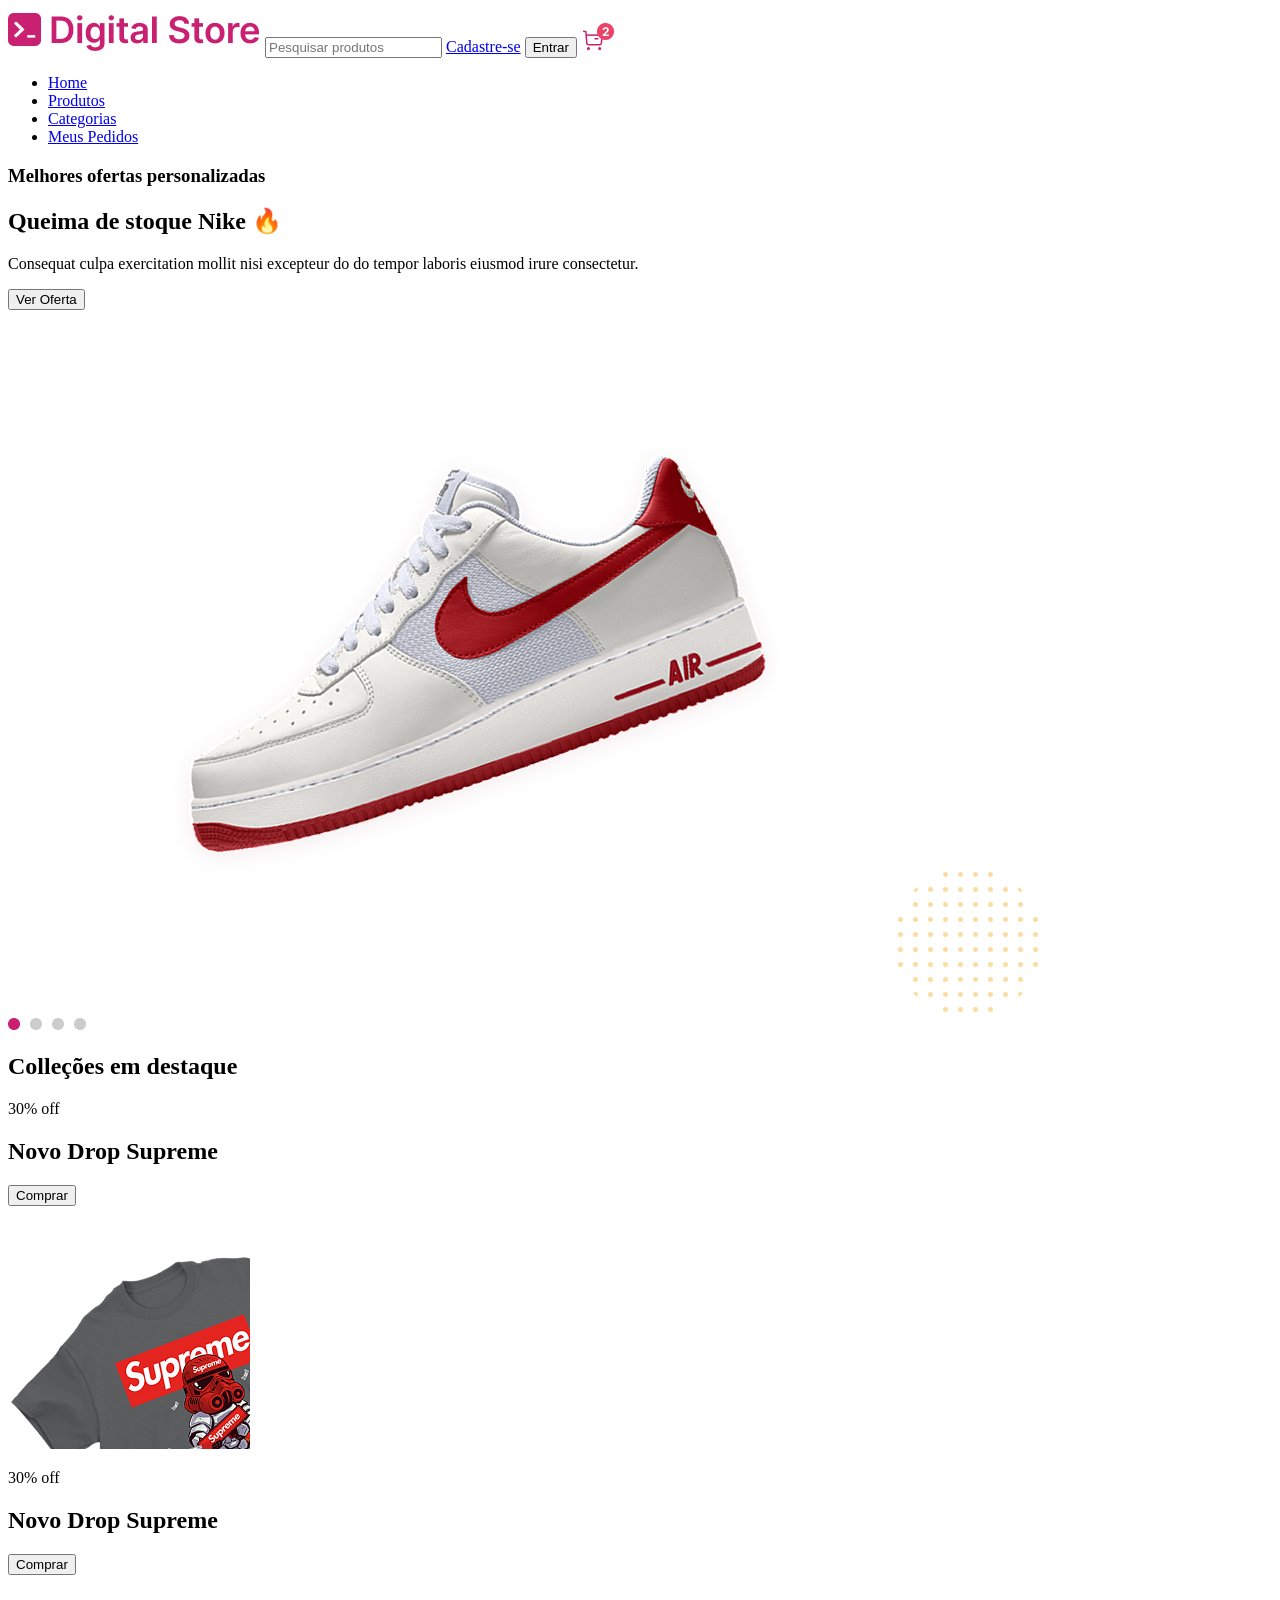
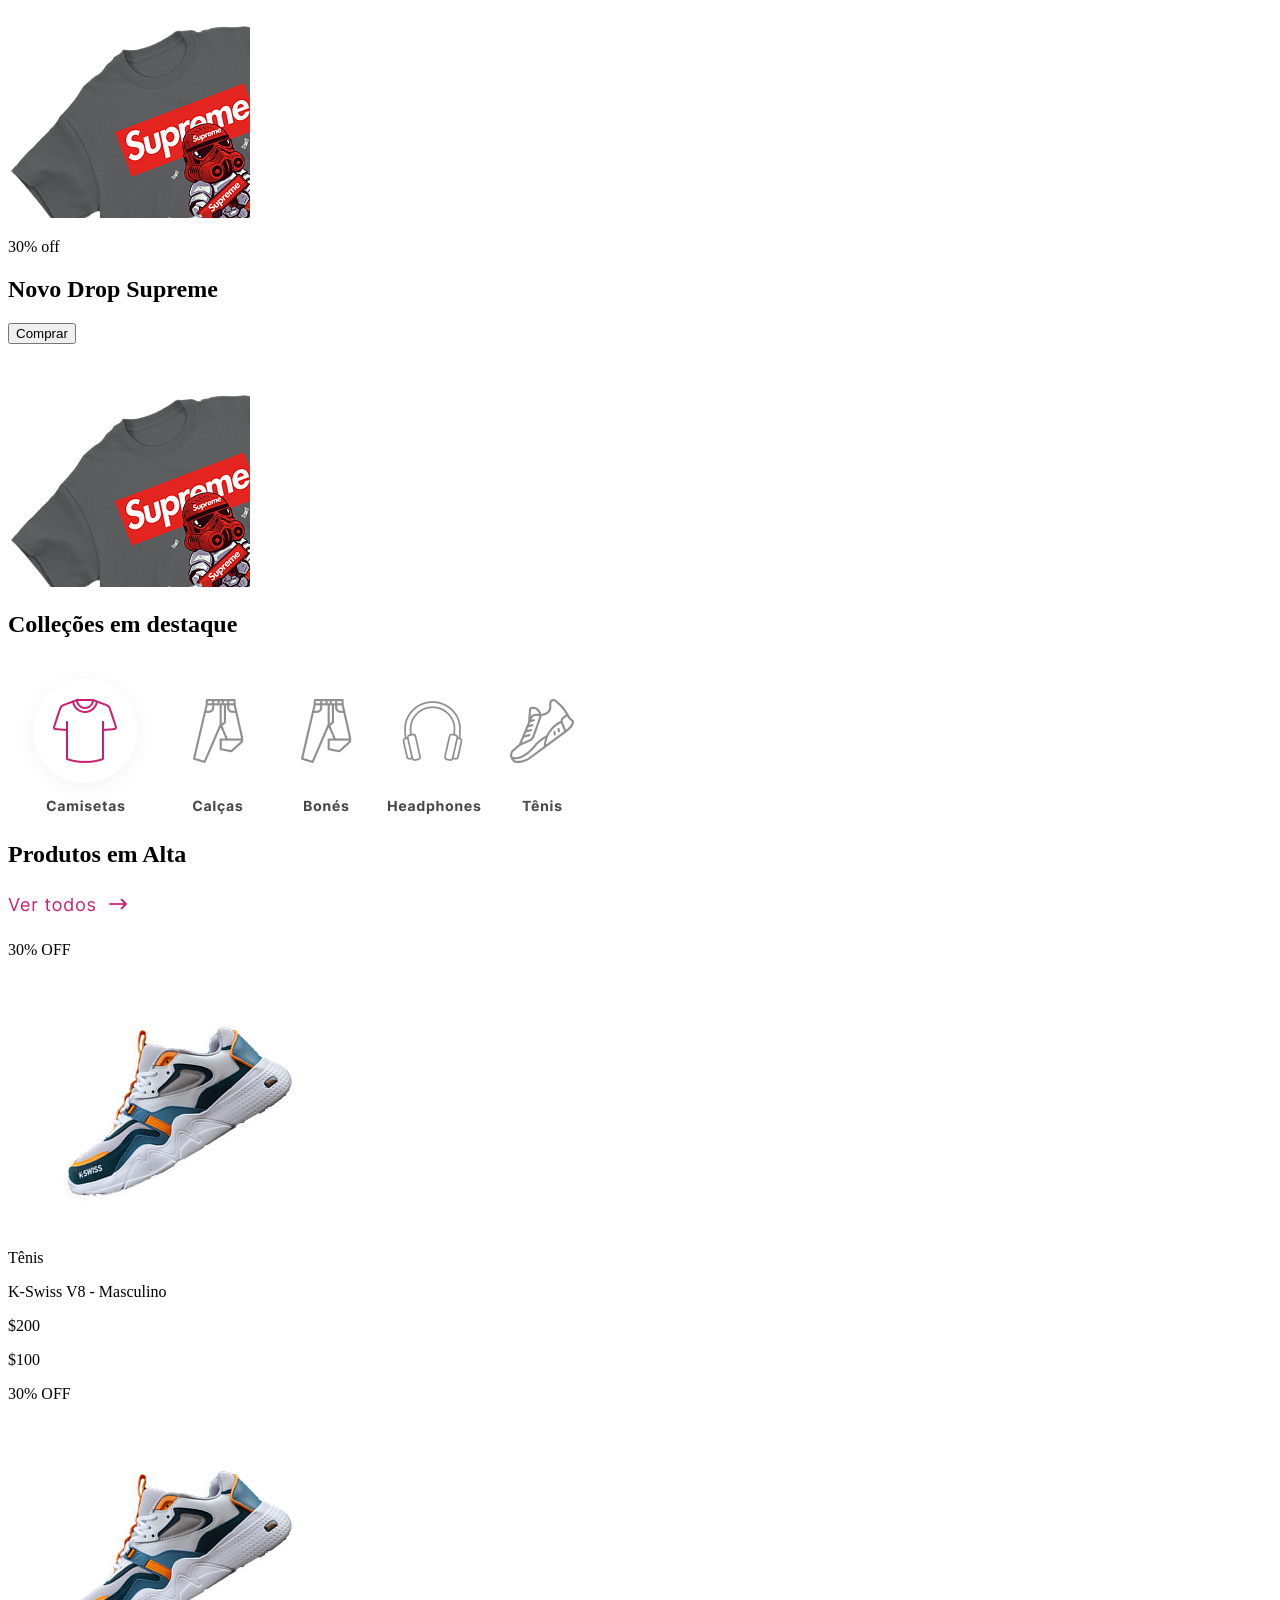
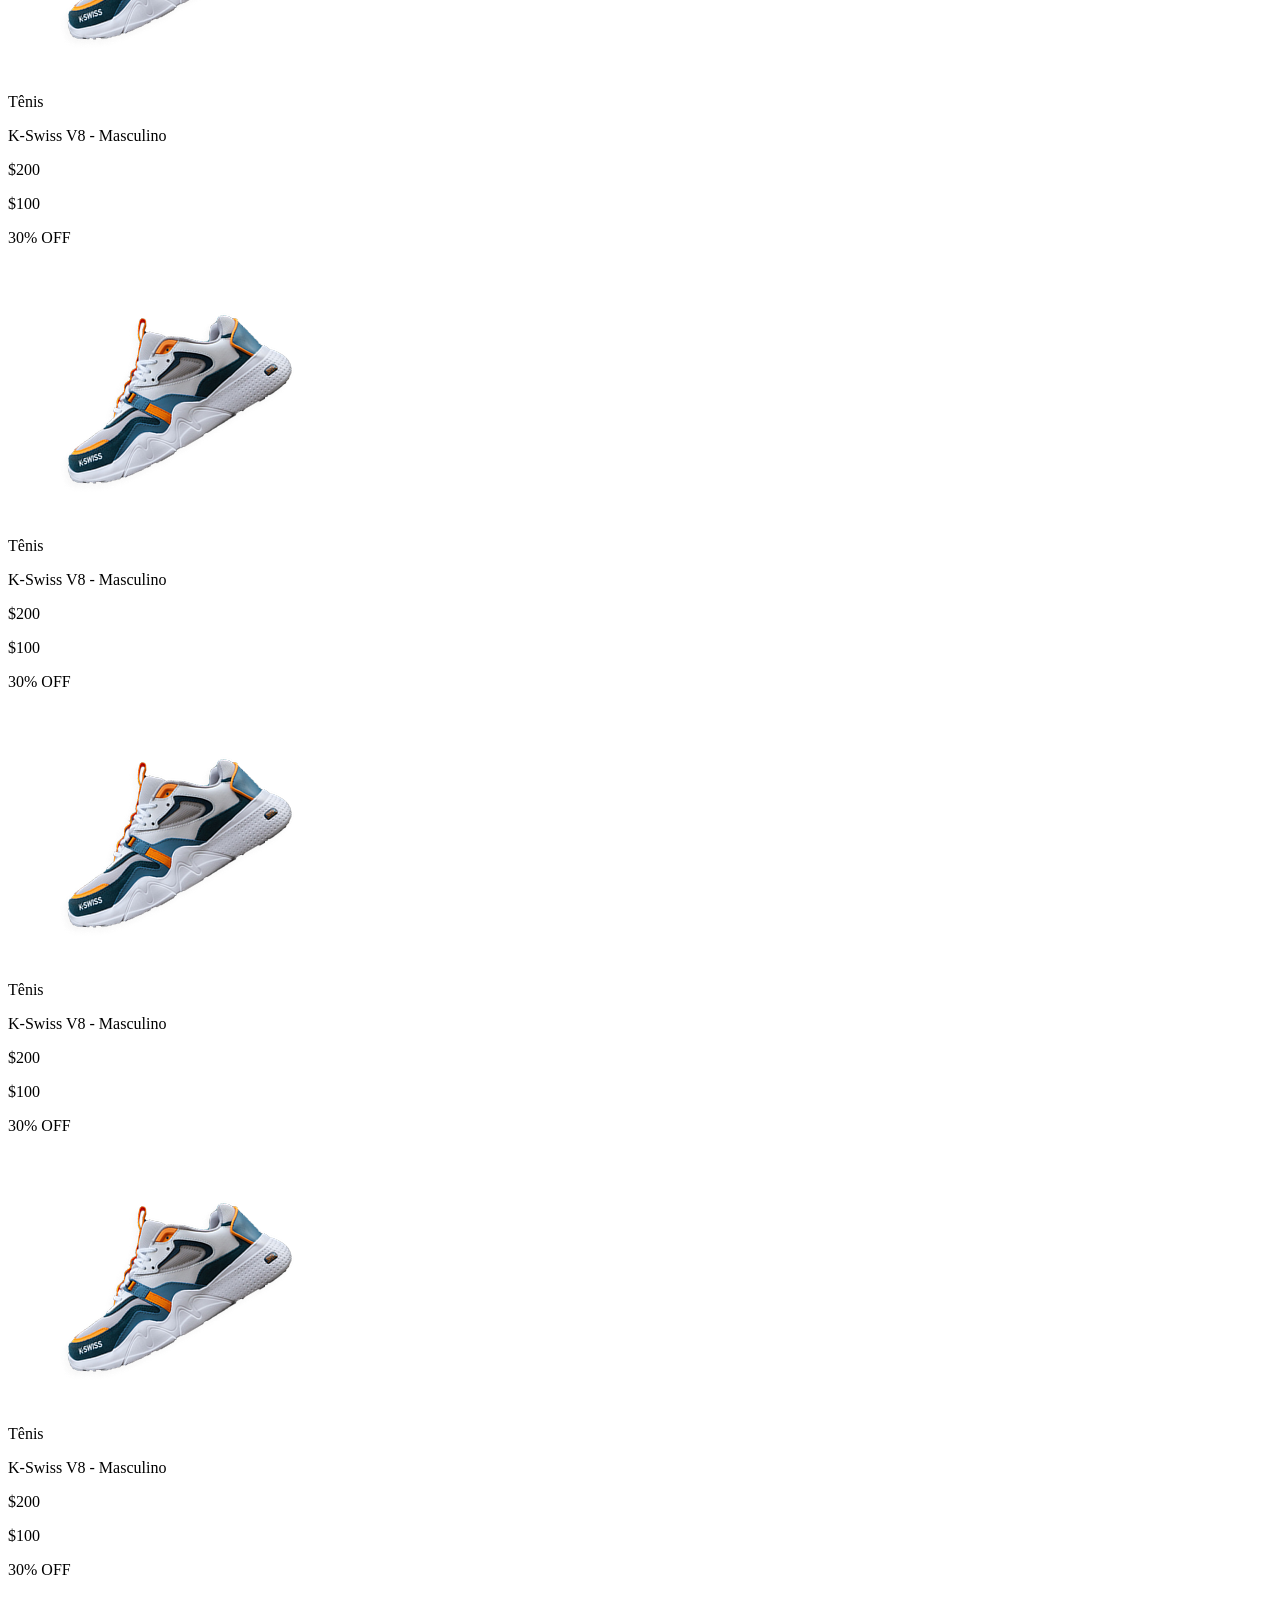
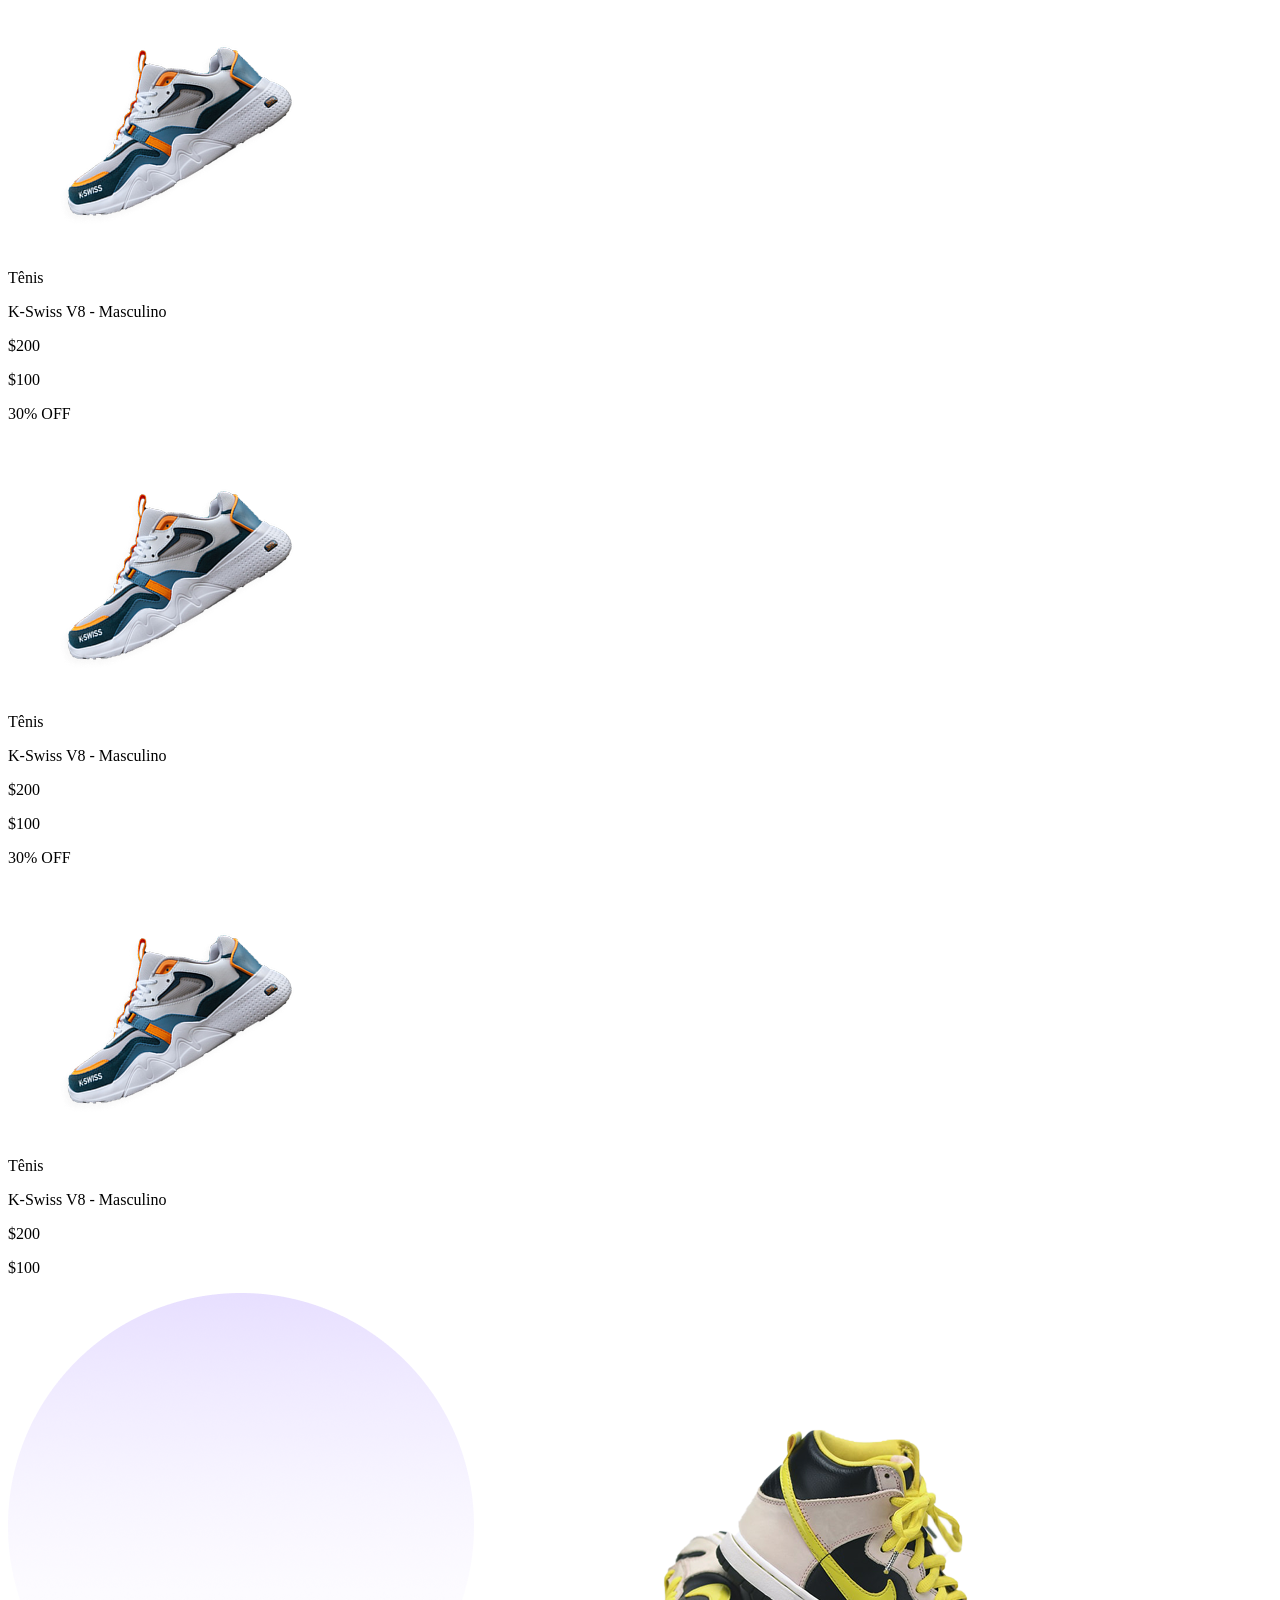
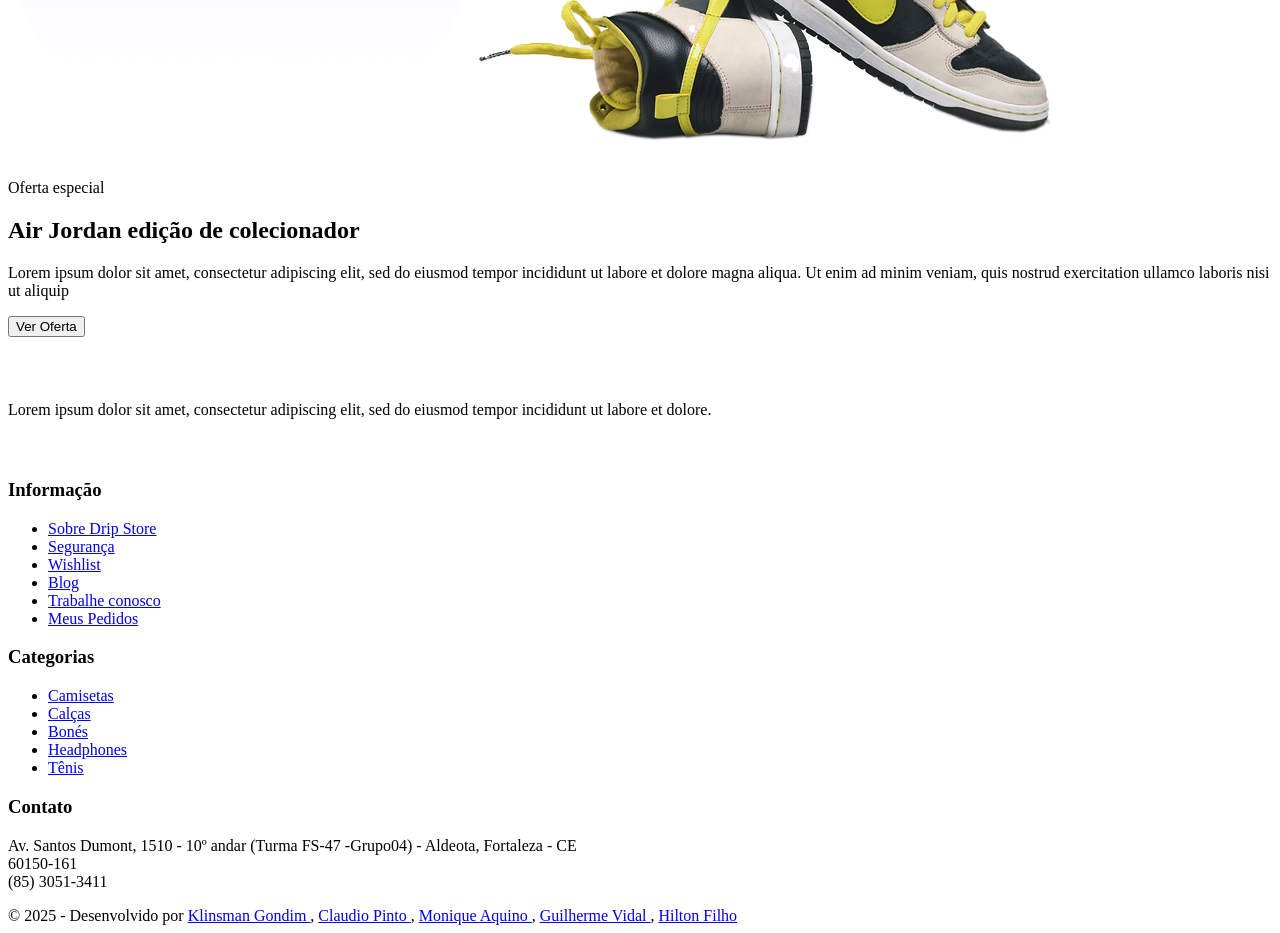
==== Index.html @ 04618b41 "esqueleto do home finalizado" ====
<!DOCTYPE html>
<html lang="pt-br">
<head>
    <meta charset="UTF-8">
    <meta name="viewport" content="width=device-width, initial-scale=1.0">
    <title>Digital Store</title>
    <link rel="stylesheet" href="styles.css">
</head>
<body>
    <header class="w-[100%]">
      <div class="container-header">
        <img src="./Assets/logo.png" alt="Digital Store">
        <input type="text" placeholder="Pesquisar produtos">
        <a href="#">Cadastre-se</a>
        <button type="text">Entrar</button>
        <img src="./Assets/carrinho.png" alt="Carrinho">
      </div>
      <div class="navigator">
        <nav>
              <ul class="flex gap-6">
                <li>
                  <a
                    href="#"
                    class="navigator-header"
                    >Home</a
                  >
                </li>
                <li>
                  <a
                    href="Pages/produtos.html"
                    class="navigator-header"
                    >Produtos</a
                  >
                </li>
                <li>
                  <a
                    href="#"
                    class="navigator-header"
                    >Categorias</a
                  >
                </li>
                <li>
                  <a
                    href="#"
                    class="navigator-header"
                    >Meus Pedidos</a
                  >
                </li>
              </ul>
            </nav>
      </div>
    </header>
    <main>
        <section class="section1">
            <div>
                <div>
                    <h3>Melhores ofertas personalizadas</h3>
                    <h2>Queima de stoque Nike 🔥</h2>
                    <p>Consequat culpa exercitation mollit nisi excepteur do do tempor laboris eiusmod irure consectetur.</p>
                    <button type="text">Ver Oferta</button>
                </div>
                <div>
                    <img src="./Assets/Tenis-section1.png" alt="">
                    <img src="./Assets/fundo-section1.png" alt="">
                </div>
                    <img src="./Assets/carousel.png" alt="carousel">
            </div>
        </section>

        <section class="section2">
            <div class="container-section2">
                <h2>Colleções em destaque</h2>
                <div class="cards">
                    <div>
                        <div>
                        <p>30% off</p>
                    </div>
                    <h2>Novo Drop Supreme</h2>
                    <button>Comprar</button>
                    </div>
                    <div>
                        <img src="./Assets/camisa-card-section2.png" alt="">
                    </div>
                </div>

                <div class="cards">
                    <div>
                        <div>
                        <p>30% off</p>
                    </div>
                    <h2>Novo Drop Supreme</h2>
                    <button>Comprar</button>
                    </div>
                    <div>
                        <img src="./Assets/camisa-card-section2.png" alt="">
                    </div>
                </div>

                <div class="cards">
                    <div>
                        <div>
                        <p>30% off</p>
                    </div>
                    <h2>Novo Drop Supreme</h2>
                    <button>Comprar</button>
                    </div>
                    <div>
                        <img src="./Assets/camisa-card-section2.png" alt="">
                    </div>
                </div>

                <div>
                    <h2>Colleções em destaque</h2>
                    <div>
                        <img src="./Assets/icon-camisetas.png" alt="">
                        <img src="./Assets/icon-calcas.png" alt="">
                        <img src="./Assets/icons-bonés.png" alt="">
                        <img src="./Assets/icon-headphones.png" alt="">
                        <img src="./Assets/icon-tenis.png" alt="">
                    </div>
                </div>
            </div>
        </section>

        <section class="section3">
            <div>
                <div class="cabecalho-section3">
                    <h2>Produtos em Alta</h2>
                    <a href="#"><img src="./Assets/ver-todos.png" alt=""></a>
                </div>
                <div class="cards-section3">
                    <div>
                        <div>
                            <p>30% OFF</p>
                            <img src="./Assets/card-tenis-section3.png" alt="">
                        </div>
                            <p>Tênis</p>
                            <p>K-Swiss V8 - Masculino</p>
                        <div>
                            <p>$200</p>
                            <p>$100</p>
                        </div>
                    </div>
                </div>

                <div class="cards-section3">
                    <div>
                        <div>
                            <p>30% OFF</p>
                            <img src="./Assets/card-tenis-section3.png" alt="">
                        </div>
                            <p>Tênis</p>
                            <p>K-Swiss V8 - Masculino</p>
                        <div>
                            <p>$200</p>
                            <p>$100</p>
                        </div>
                    </div>
                </div>

                <div class="cards-section3">
                    <div>
                        <div>
                            <p>30% OFF</p>
                            <img src="./Assets/card-tenis-section3.png" alt="">
                        </div>
                            <p>Tênis</p>
                            <p>K-Swiss V8 - Masculino</p>
                        <div>
                            <p>$200</p>
                            <p>$100</p>
                        </div>
                    </div>
                </div>

                <div class="cards-section3">
                    <div>
                        <div>
                            <p>30% OFF</p>
                            <img src="./Assets/card-tenis-section3.png" alt="">
                        </div>
                            <p>Tênis</p>
                            <p>K-Swiss V8 - Masculino</p>
                        <div>
                            <p>$200</p>
                            <p>$100</p>
                        </div>
                    </div>
                </div>

                <div class="cards-section3">
                    <div>
                        <div>
                            <p>30% OFF</p>
                            <img src="./Assets/card-tenis-section3.png" alt="">
                        </div>
                            <p>Tênis</p>
                            <p>K-Swiss V8 - Masculino</p>
                        <div>
                            <p>$200</p>
                            <p>$100</p>
                        </div>
                    </div>
                </div>

                <div class="cards-section3">
                    <div>
                        <div>
                            <p>30% OFF</p>
                            <img src="./Assets/card-tenis-section3.png" alt="">
                        </div>
                            <p>Tênis</p>
                            <p>K-Swiss V8 - Masculino</p>
                        <div>
                            <p>$200</p>
                            <p>$100</p>
                        </div>
                    </div>
                </div>

                <div class="cards-section3">
                    <div>
                        <div>
                            <p>30% OFF</p>
                            <img src="./Assets/card-tenis-section3.png" alt="">
                        </div>
                            <p>Tênis</p>
                            <p>K-Swiss V8 - Masculino</p>
                        <div>
                            <p>$200</p>
                            <p>$100</p>
                        </div>
                    </div>
                </div>

                <div class="cards-section3">
                    <div>
                        <div>
                            <p>30% OFF</p>
                            <img src="./Assets/card-tenis-section3.png" alt="">
                        </div>
                            <p>Tênis</p>
                            <p>K-Swiss V8 - Masculino</p>
                        <div>
                            <p>$200</p>
                            <p>$100</p>
                        </div>
                    </div>
                </div>
            </div>
        </section>

        <section class="section4">
            <div>
                <div>
                    <img src="./Assets/fundo-section4.png" alt="">
                    <img src="./Assets/tenis-section4.png" alt="">
                </div>
                <div>
                    <p>Oferta especial</p>
                    <h2>Air Jordan edição de colecionador</h2>
                    <p>Lorem ipsum dolor sit amet, consectetur adipiscing elit, sed do eiusmod tempor incididunt ut labore et dolore magna aliqua. Ut enim ad minim veniam, quis nostrud exercitation ullamco laboris nisi ut aliquip</p>
                    <button>Ver Oferta</button>
                </div>
            </div>
        </section>

    </main>
        <footer>
        <div >
            <!-- Coluna 1 - Logo e descrição -->
            <div>
            <div>
            <img src="./Assets/footer-logo.png" alt="Logo" />
            </div>
            <p >
                Lorem ipsum dolor sit amet, consectetur adipiscing elit, sed do
                eiusmod tempor incididunt ut labore et dolore.
            </p>
            <!-- Redes Socias -->
            <div>
                <!-- Facebook -->
                <a href="#" alt="Facebook"><img src="./Assets/facebook.png" /></a>
                <!-- Instagram -->
                <a href="#" alt="Instagram"><img src="./Assets/instagram.png" /></a>
                <!--X -->
                <a href="#" alt="X"><img src="./Assets/X.png" /></a>
            </div>
            </div>

            <!-- Coluna 2 - Informações -->
            <div>
            <h3 >Informação</h3>
            <ul >
                <li><a href="#">Sobre Drip Store</a></li>
                <li><a href="#">Segurança</a></li>
                <li><a href="#">Wishlist</a></li>
                <li><a href="#">Blog</a></li>
                <li><a href="#">Trabalhe conosco</a></li>
                <li><a href="#">Meus Pedidos</a></li>
            </ul>
            </div>

            <!-- Coluna 3 - Categorias -->
            <div>
            <h3 >Categorias</h3>
            <ul >
                <li><a href="#">Camisetas</a></li>
                <li><a href="#">Calças</a></li>
                <li><a href="#">Bonés</a></li>
                <li><a href="#">Headphones</a></li>
                <li><a href="#">Tênis</a></li>
            </ul>
            </div>

            <!-- Coluna 4 - Contato -->
            <div>
            <h3>Contato</h3>
            <p>
                Av. Santos Dumont, 1510 - 10º andar (Turma FS-47 -Grupo04) -
                Aldeota, Fortaleza - CE<br />
                60150-161<br />
                (85) 3051-3411
            </p>
            </div>
        </div>

        <!-- Rodapé inferior -->
        <div>
            © 2025 - Desenvolvido por
            <a
            href="https://www.instagram.com/klinsmangondim"
            target="_blank">
            Klinsman Gondim </a>,
            <a
            href="https://www.instagram.com/claudio_rp_tech"
            target="_blank">
            Claudio Pinto </a>,
            <a
            href="https://www.instagram.com/moniquebaquino"
            target="_blank">
            Monique Aquino </a>,
            <a
            href="https://www.instagram.com/guividal_13"
            target="_blank">
            Guilherme Vidal </a>,
            <a
            href="https://www.instagram.com/hiflow17"
            target="_blank">
            Hilton Filho
            </a>
        </div>
        </footer>
</body>
</html>
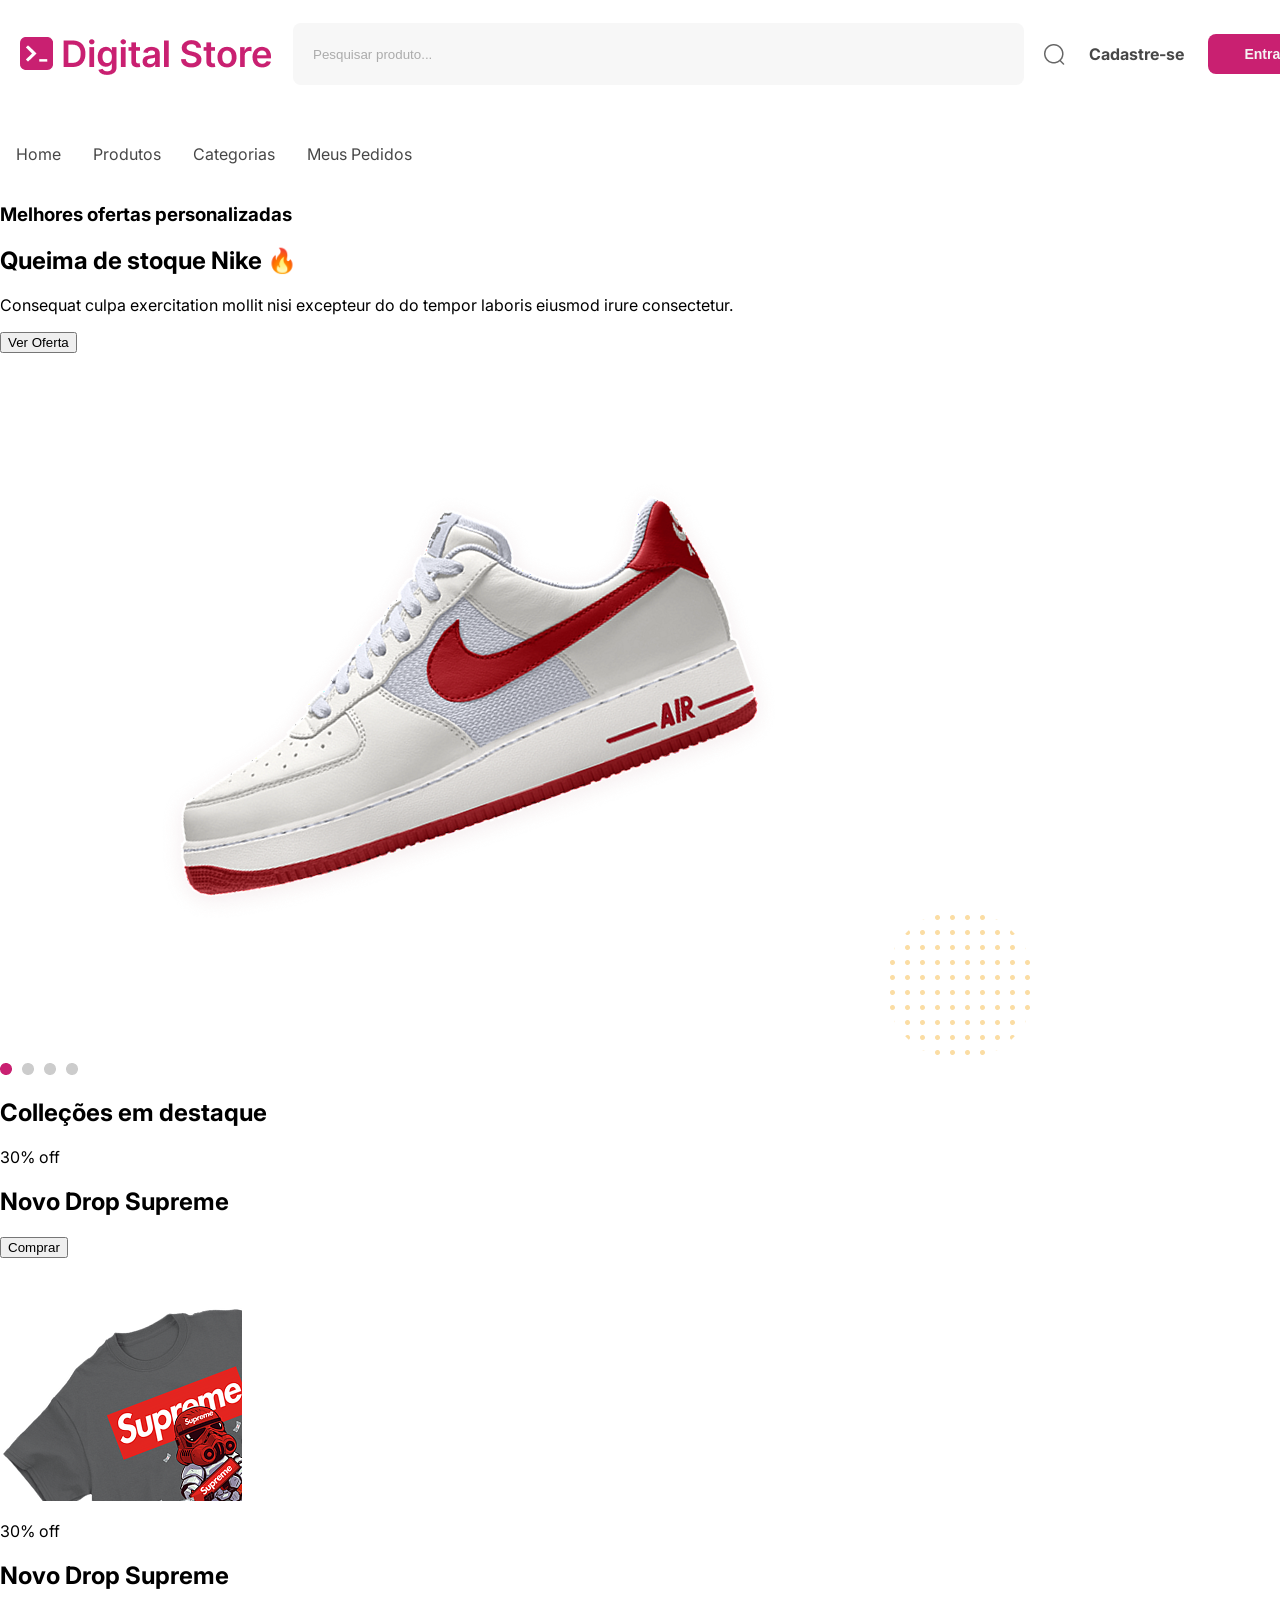
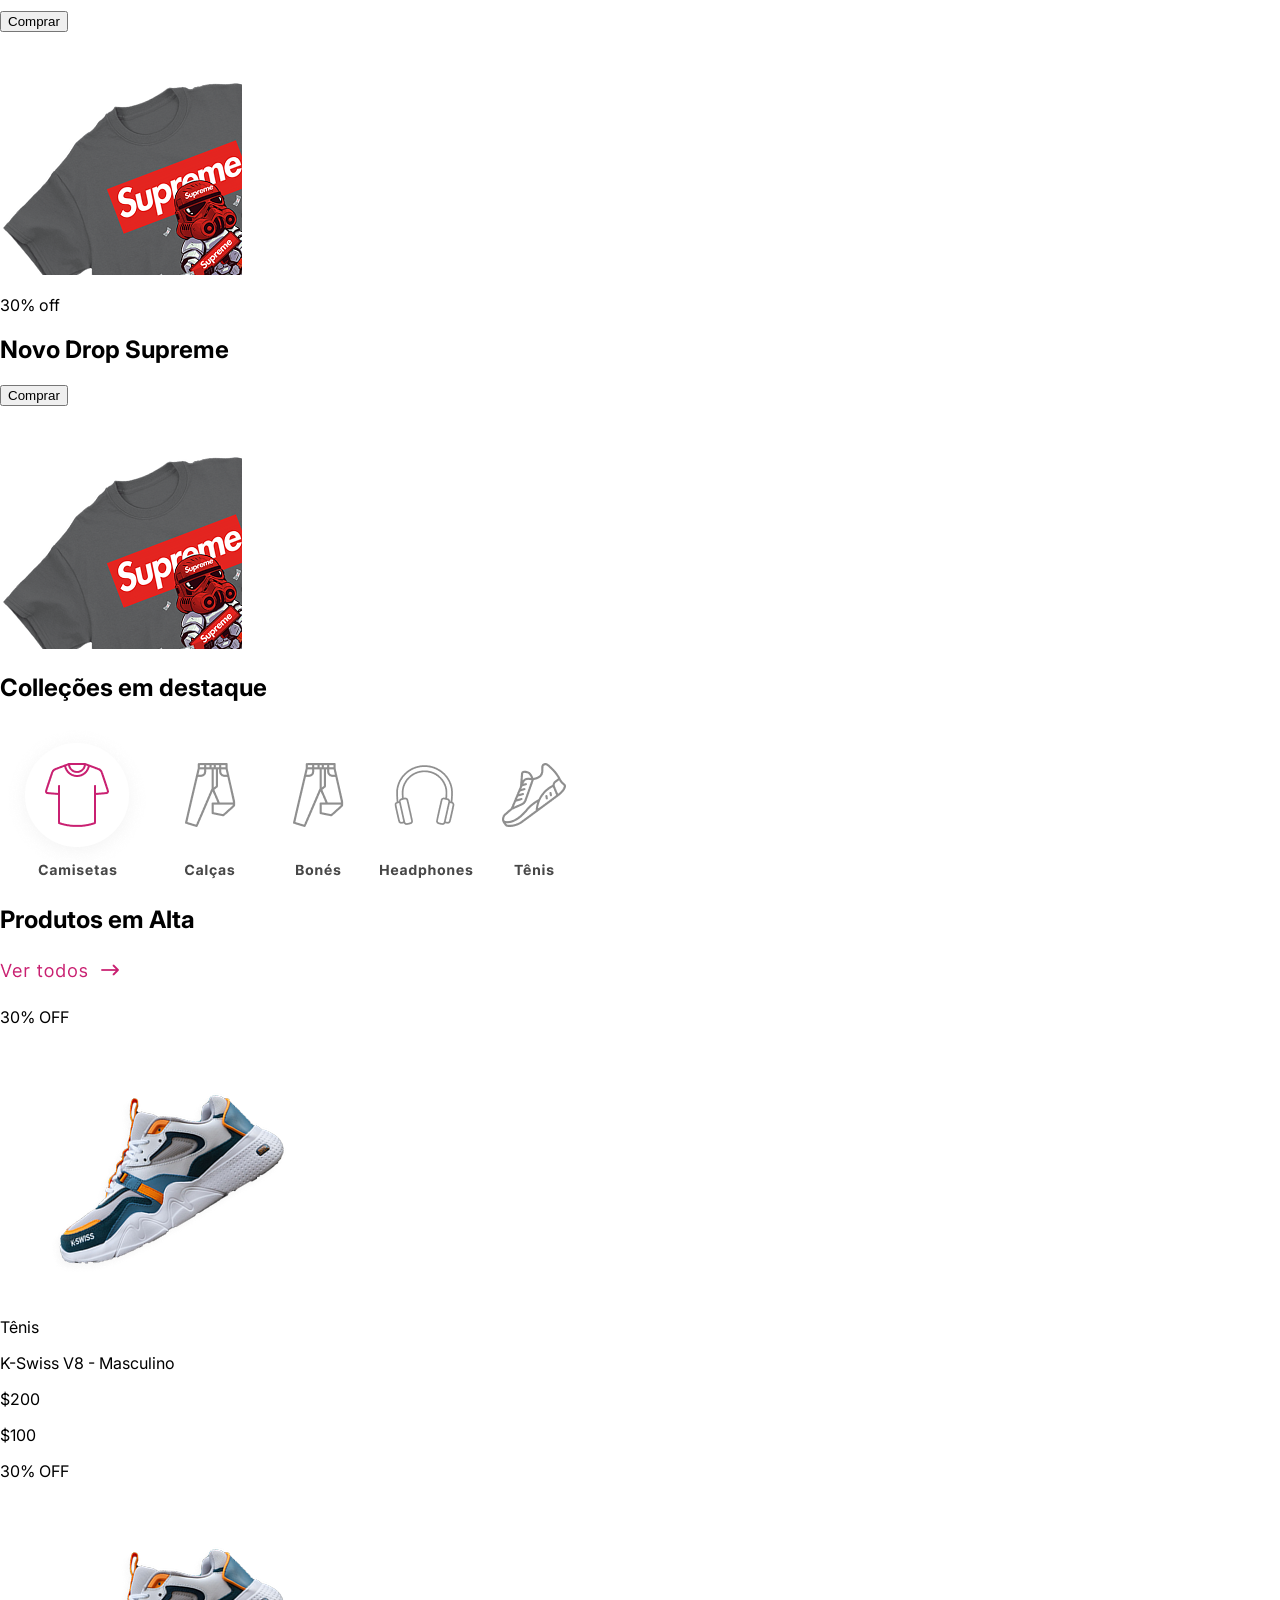
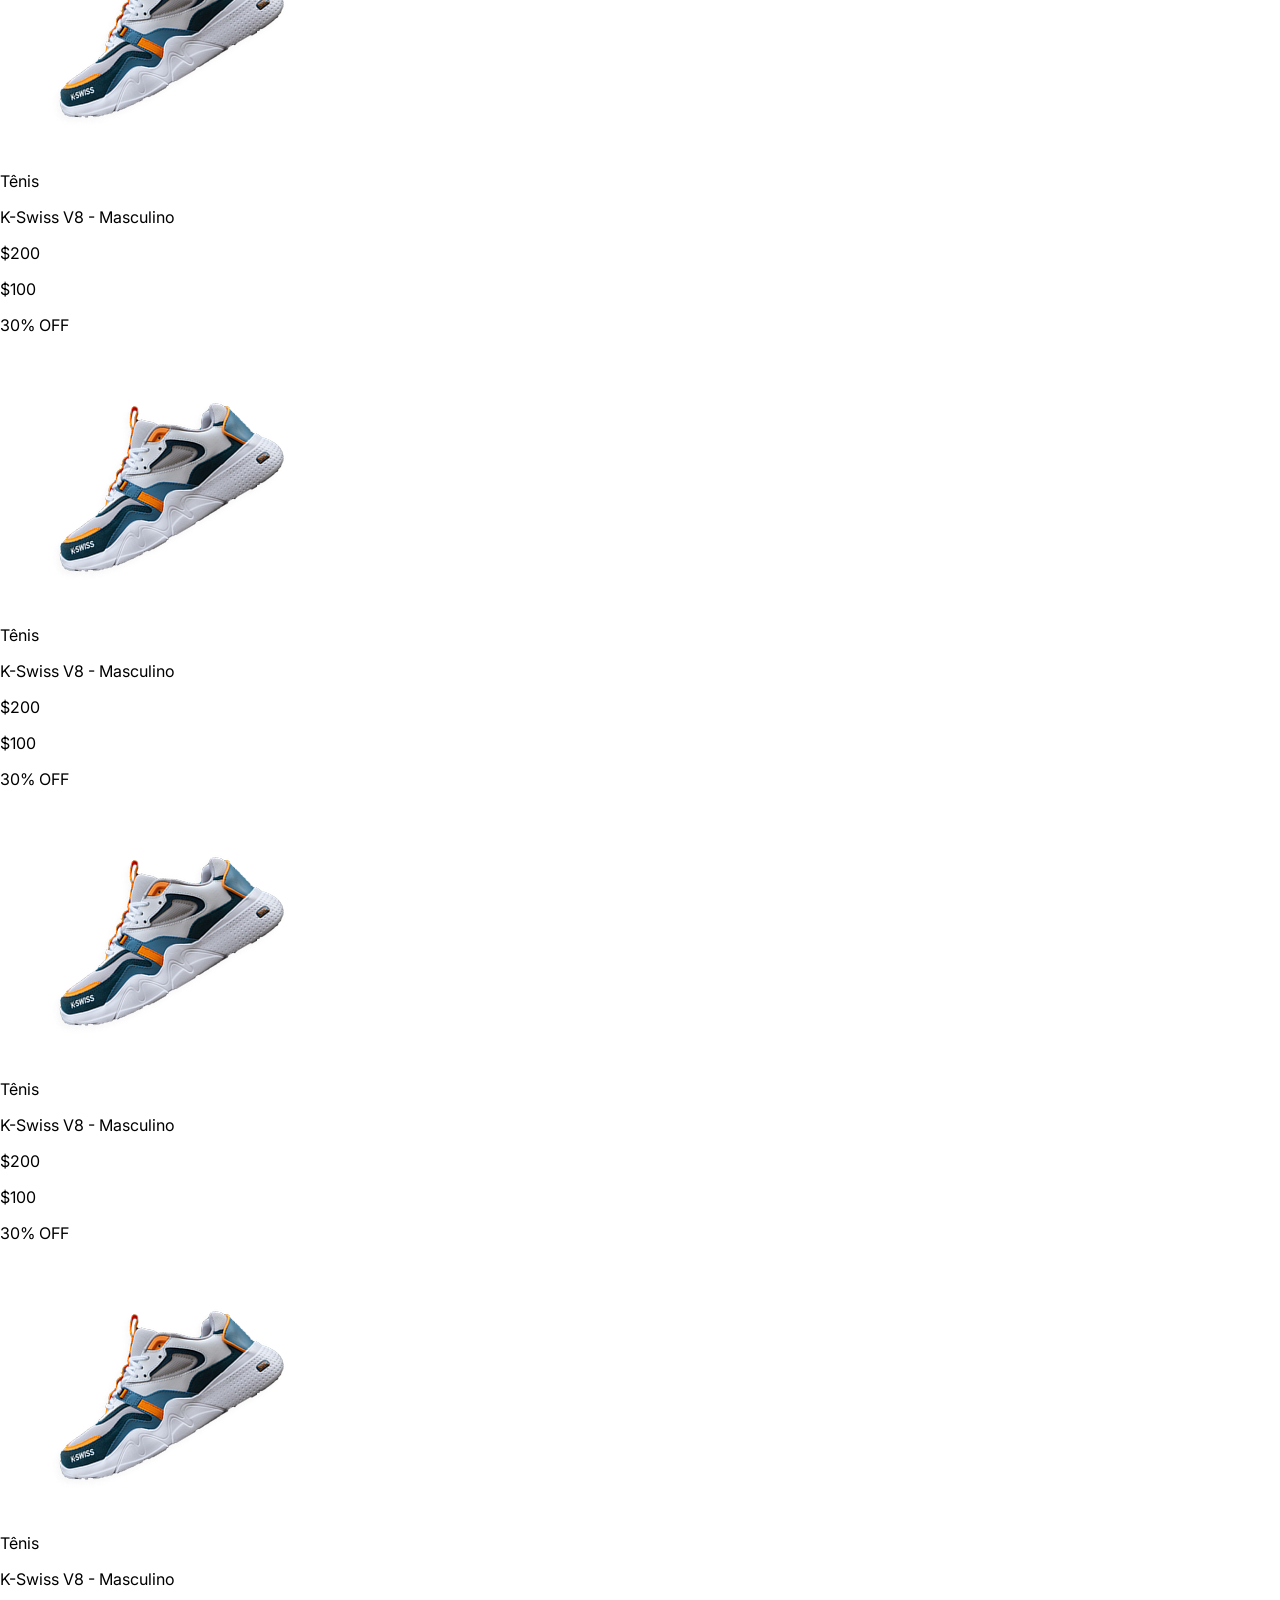
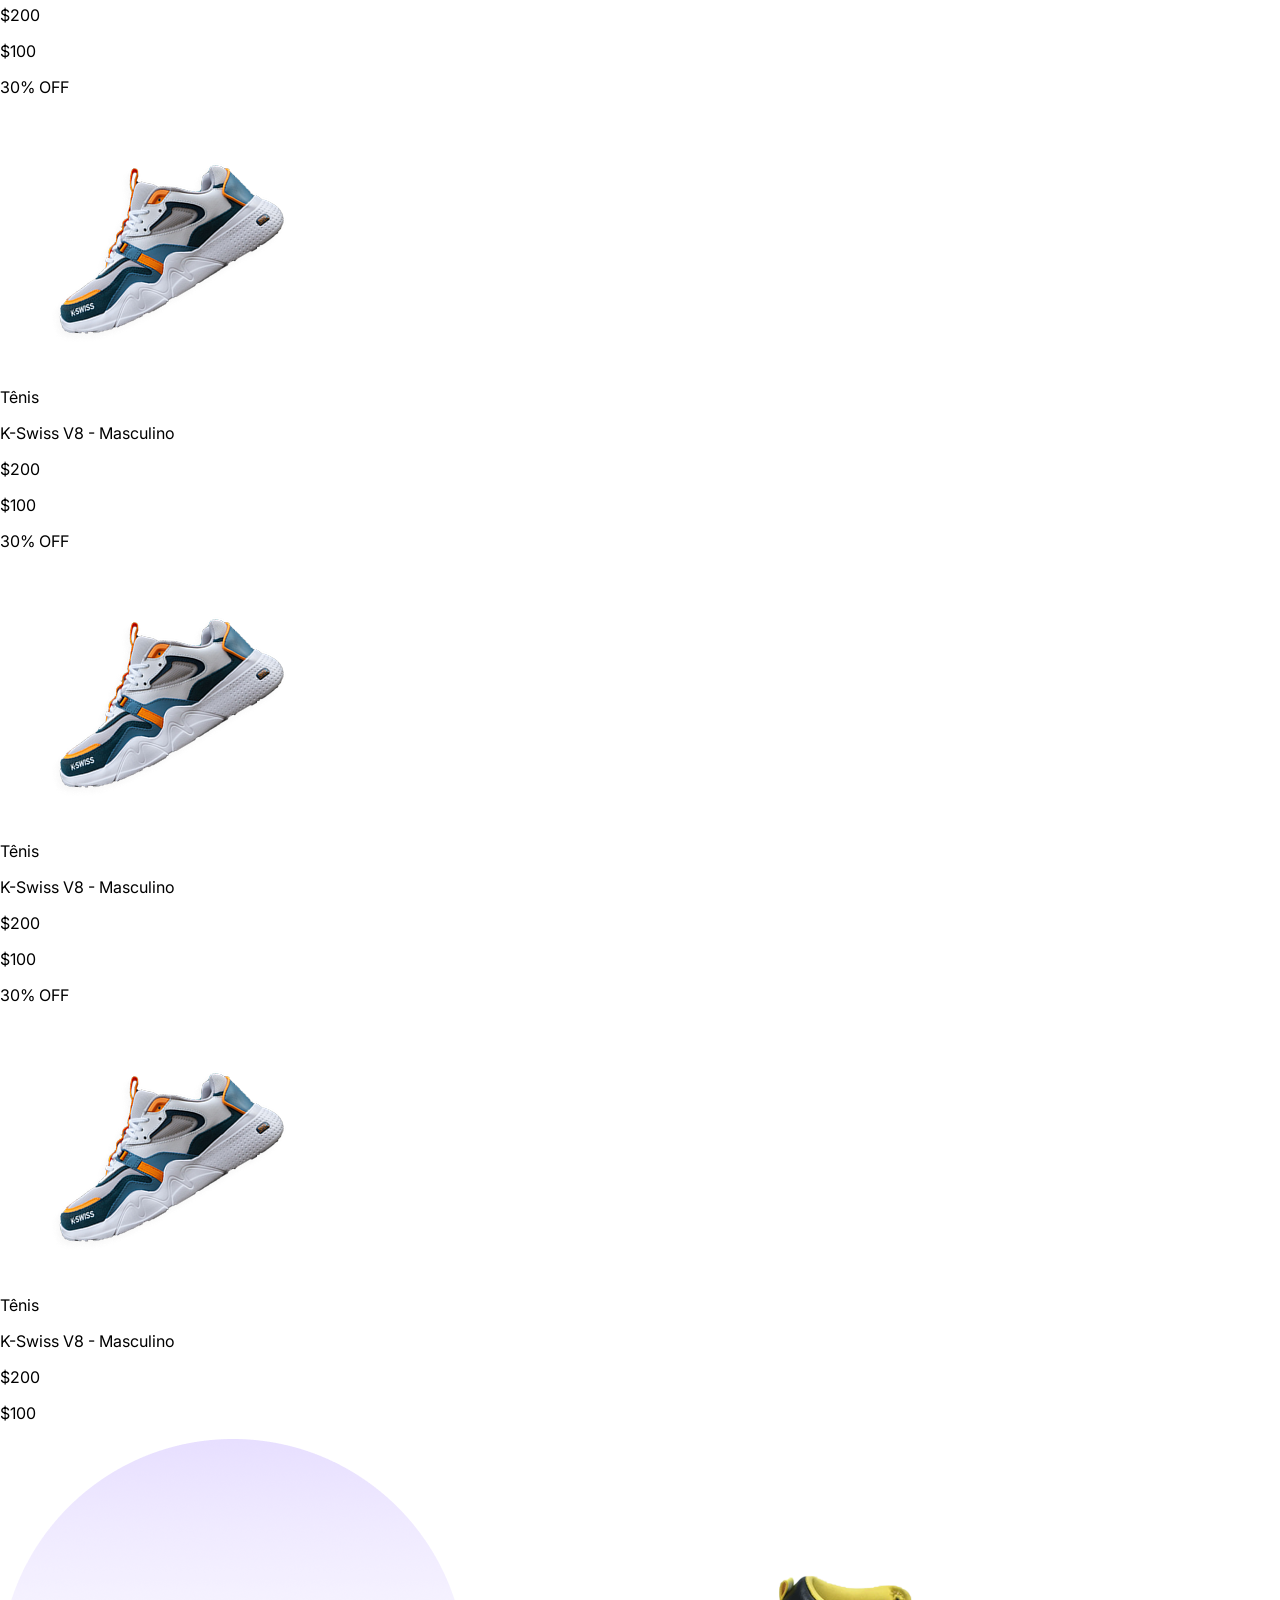
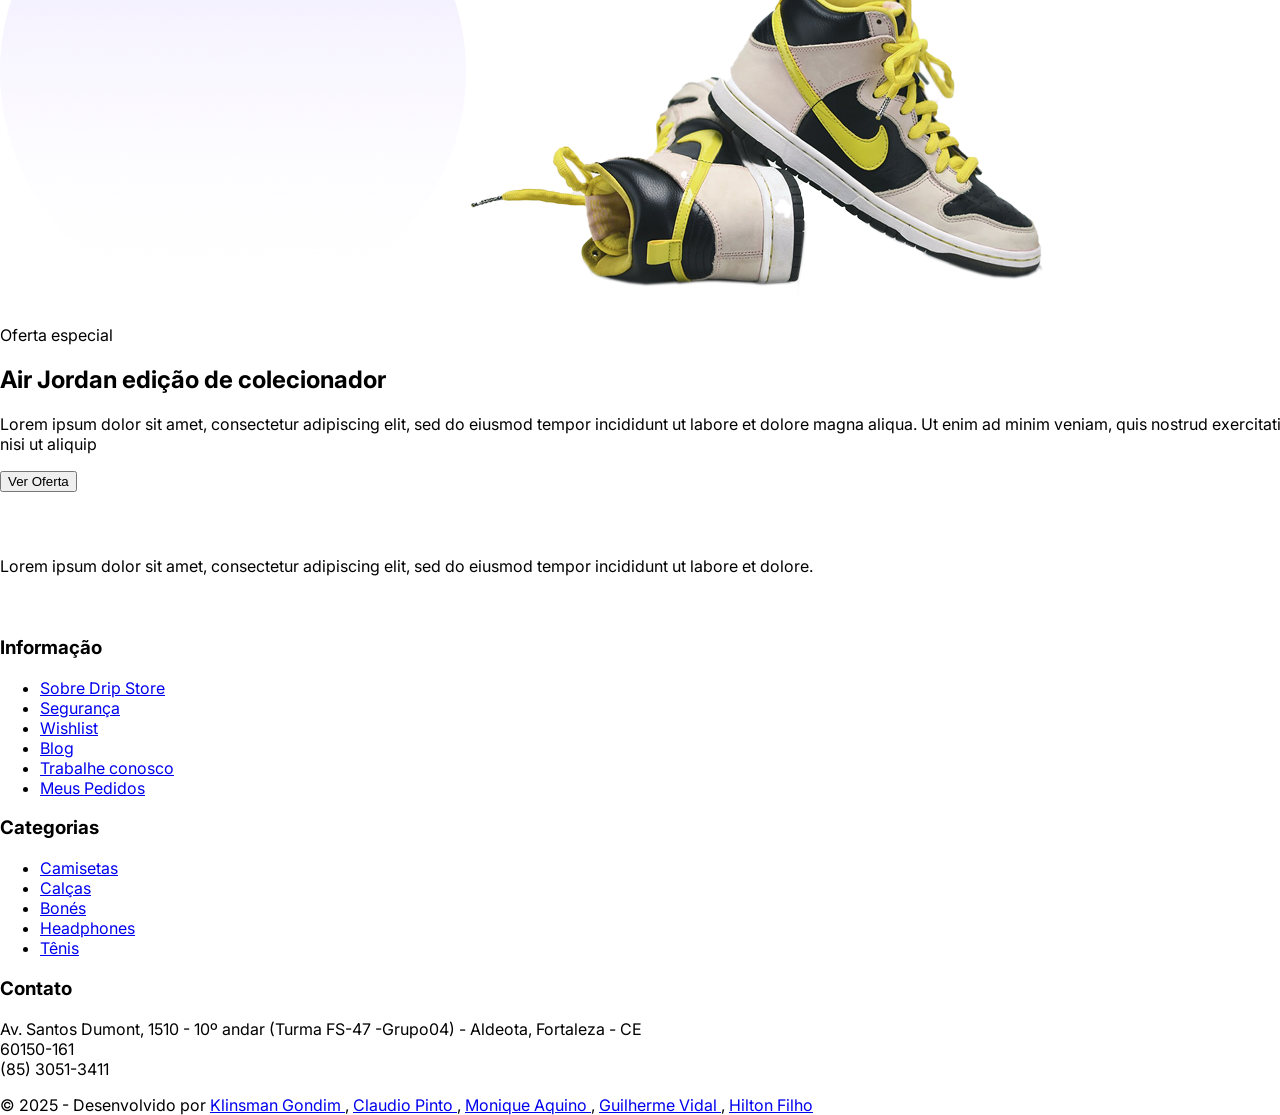
==== commit 913da515: "header finalizado" ====
--- a/Index.html
+++ b/Index.html
@@ -4,51 +4,55 @@
     <meta charset="UTF-8">
     <meta name="viewport" content="width=device-width, initial-scale=1.0">
     <title>Digital Store</title>
-    <link rel="stylesheet" href="styles.css">
+    <link rel="stylesheet" href="style.css">
+    <link href="https://fonts.googleapis.com/css2?family=Inter:ital,opsz,wght@0,14..32,100..900;1,14..32,100..900&display=swap" rel="stylesheet">
 </head>
 <body>
-    <header class="w-[100%]">
-      <div class="container-header">
-        <img src="./Assets/logo.png" alt="Digital Store">
-        <input type="text" placeholder="Pesquisar produtos">
-        <a href="#">Cadastre-se</a>
-        <button type="text">Entrar</button>
-        <img src="./Assets/carrinho.png" alt="Carrinho">
-      </div>
-      <div class="navigator">
-        <nav>
-              <ul class="flex gap-6">
-                <li>
-                  <a
-                    href="#"
-                    class="navigator-header"
-                    >Home</a
-                  >
-                </li>
-                <li>
-                  <a
-                    href="Pages/produtos.html"
-                    class="navigator-header"
-                    >Produtos</a
-                  >
-                </li>
-                <li>
-                  <a
-                    href="#"
-                    class="navigator-header"
-                    >Categorias</a
-                  >
-                </li>
-                <li>
-                  <a
-                    href="#"
-                    class="navigator-header"
-                    >Meus Pedidos</a
-                  >
-                </li>
-              </ul>
-            </nav>
-      </div>
+    <header class="header">
+        <div>
+            <div class="container-header">
+                <img src="./Assets/logo.png" alt="Digital Store">
+                <input type="text"  alt="Pesquisar produtos" placeholder="Pesquisar produto... " id="input" >
+                <img src="./Assets/Search.png" alt="Lupa">
+                <a id="cadastro" href="#">Cadastre-se</a>	
+                <button id="btn-header" type="text">Entrar</button>
+                <img src="./Assets/carrinho.png" alt="Carrinho" id="carrinho">
+        </div>
+        <div >
+            <nav class="nav">
+                <ul class="navigator">
+                    <li>
+                    <a
+                        href="#"
+                        class="navigator-header"
+                        >Home</a
+                    >
+                    </li>
+                    <li>
+                    <a
+                        href="#"
+                        class="navigator-header"
+                        >Produtos</a
+                    >
+                    </li>
+                    <li>
+                    <a
+                        href="#"
+                        class="navigator-header"
+                        >Categorias</a
+                    >
+                    </li>
+                    <li>
+                    <a
+                        href="#"
+                        class="navigator-header"
+                        >Meus Pedidos</a
+                    >
+                    </li>
+                </ul>
+                </nav>
+        </div>
+        </div>
     </header>
     <main>
         <section class="section1">
--- a/style.css
+++ b/style.css
@@ -0,0 +1,86 @@
+body {
+    width: 1440px;
+    font-family: 'Inter', sans-serif;
+    margin: 0 auto;
+
+}
+
+.header {
+    width: 100%;
+
+}
+
+.container-header {
+    display: flex;
+    align-items: center;
+    width: 80;
+    padding: 20px;
+}
+
+#input {
+    background-color: #F2F2F2; ;
+    width: 709px;
+    height: 60px;
+    border: none;
+    border-radius: 8px;
+    padding-left: 20px;
+    opacity: 60%;
+    margin: 0 20px;
+}
+
+#cadastro {
+    text-decoration: none;
+    color: #474747;
+    font-weight: bold;
+    margin: 24px;
+    &:hover {
+        text-decoration: underline;
+    }
+}
+
+#btn-header {
+    width: 114px;
+    height: 40px;
+    margin-right: 20px;
+    background-color: #C92071;
+    color:#F5F5F5;
+    font-weight: 700;
+    font-size: 14px;
+    border: none;
+    border-radius: 8px;
+    cursor: pointer;
+}
+
+#carrinho {
+    width: 33px;
+    height: 29px;
+    margin-left: 20px;
+}
+
+.nav {
+    margin: 16px ;
+}
+
+.navigator {
+    width: 100%;
+    display: flex;
+    list-style: none;
+    gap: 32px;
+    padding: 20px 0 20px ;
+}
+
+.navigator-header {
+    color: #474747;
+    text-decoration: none;
+    text-underline-offset: 8px;
+    text-decoration-color: #C92071;
+    text-decoration-thickness: 3px; /* Aumente para engrossar */
+    transition: all 0.2s ease-in-out;
+    }
+
+.navigator-header:hover {
+    color: #C92071;
+    font-weight: bold;
+    text-decoration: underline;
+    text-decoration-thickness: 4px; /* Mais grosso no hover */
+    }
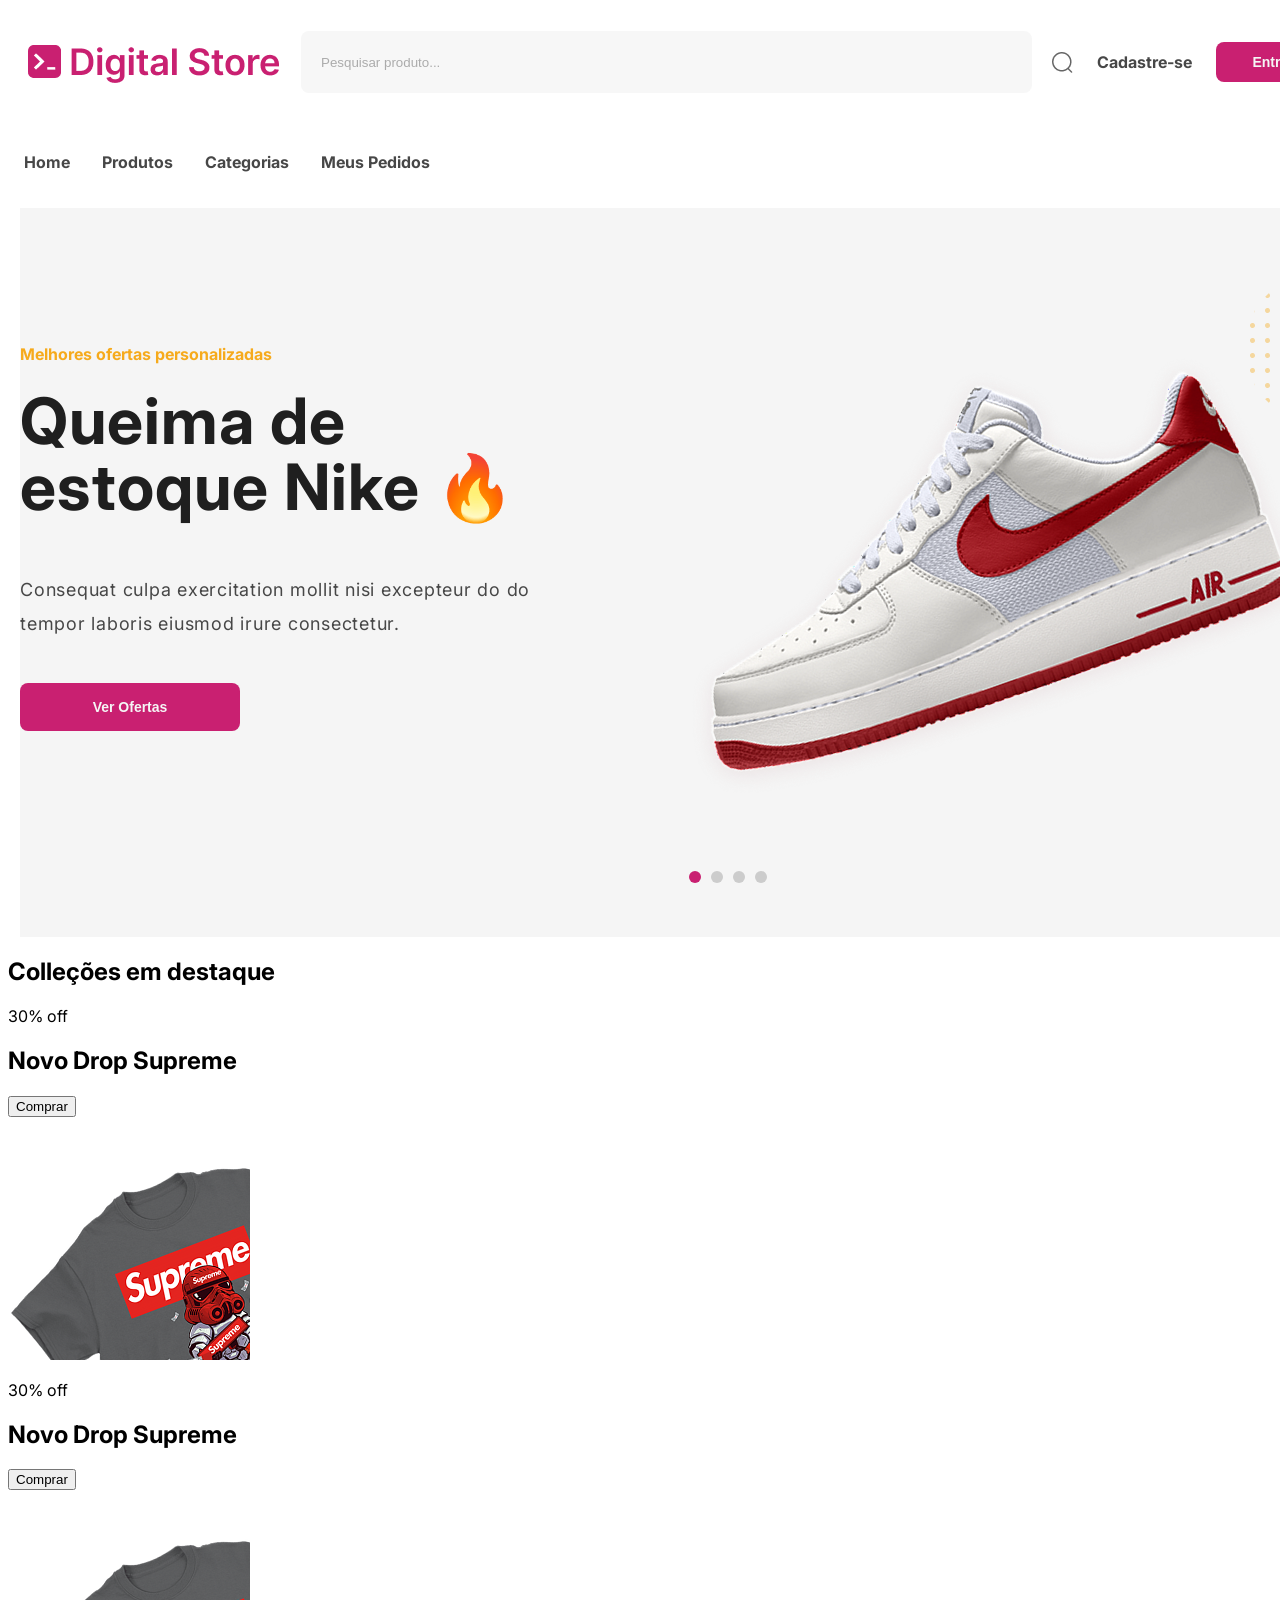
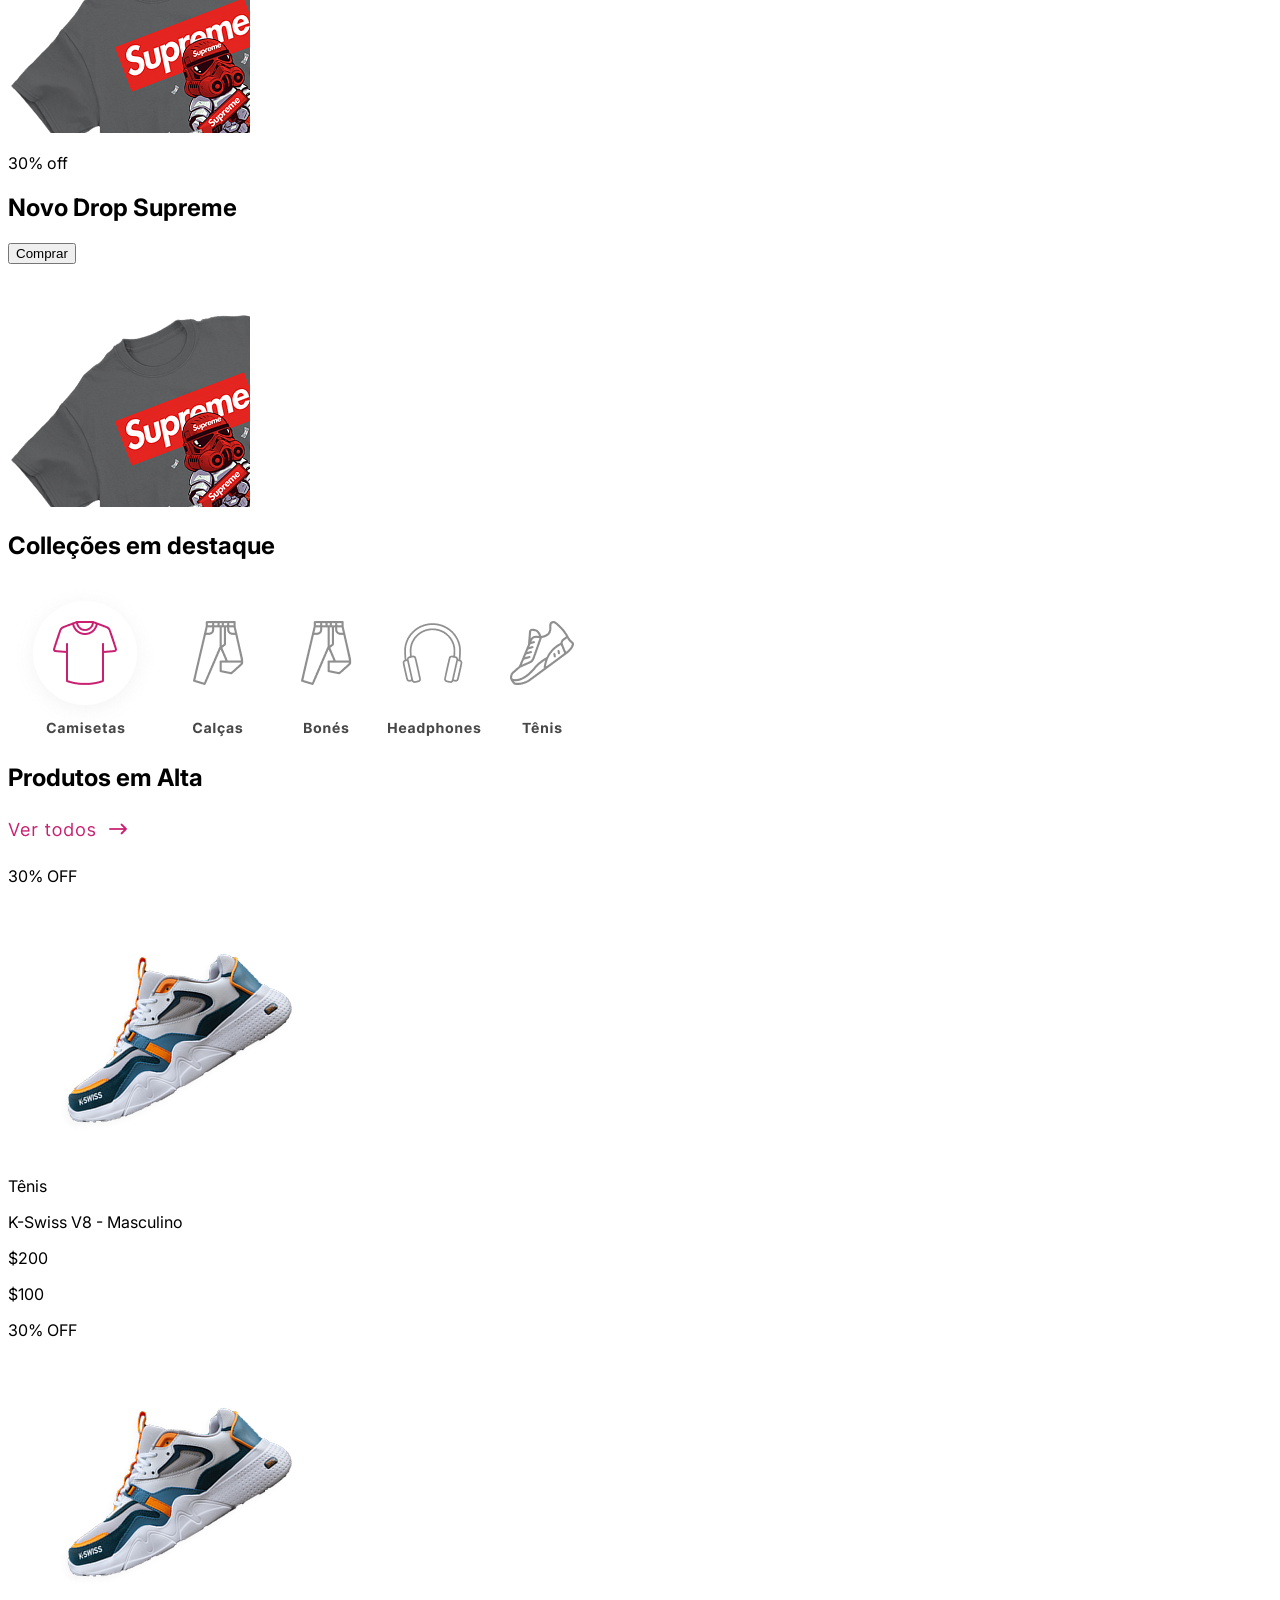
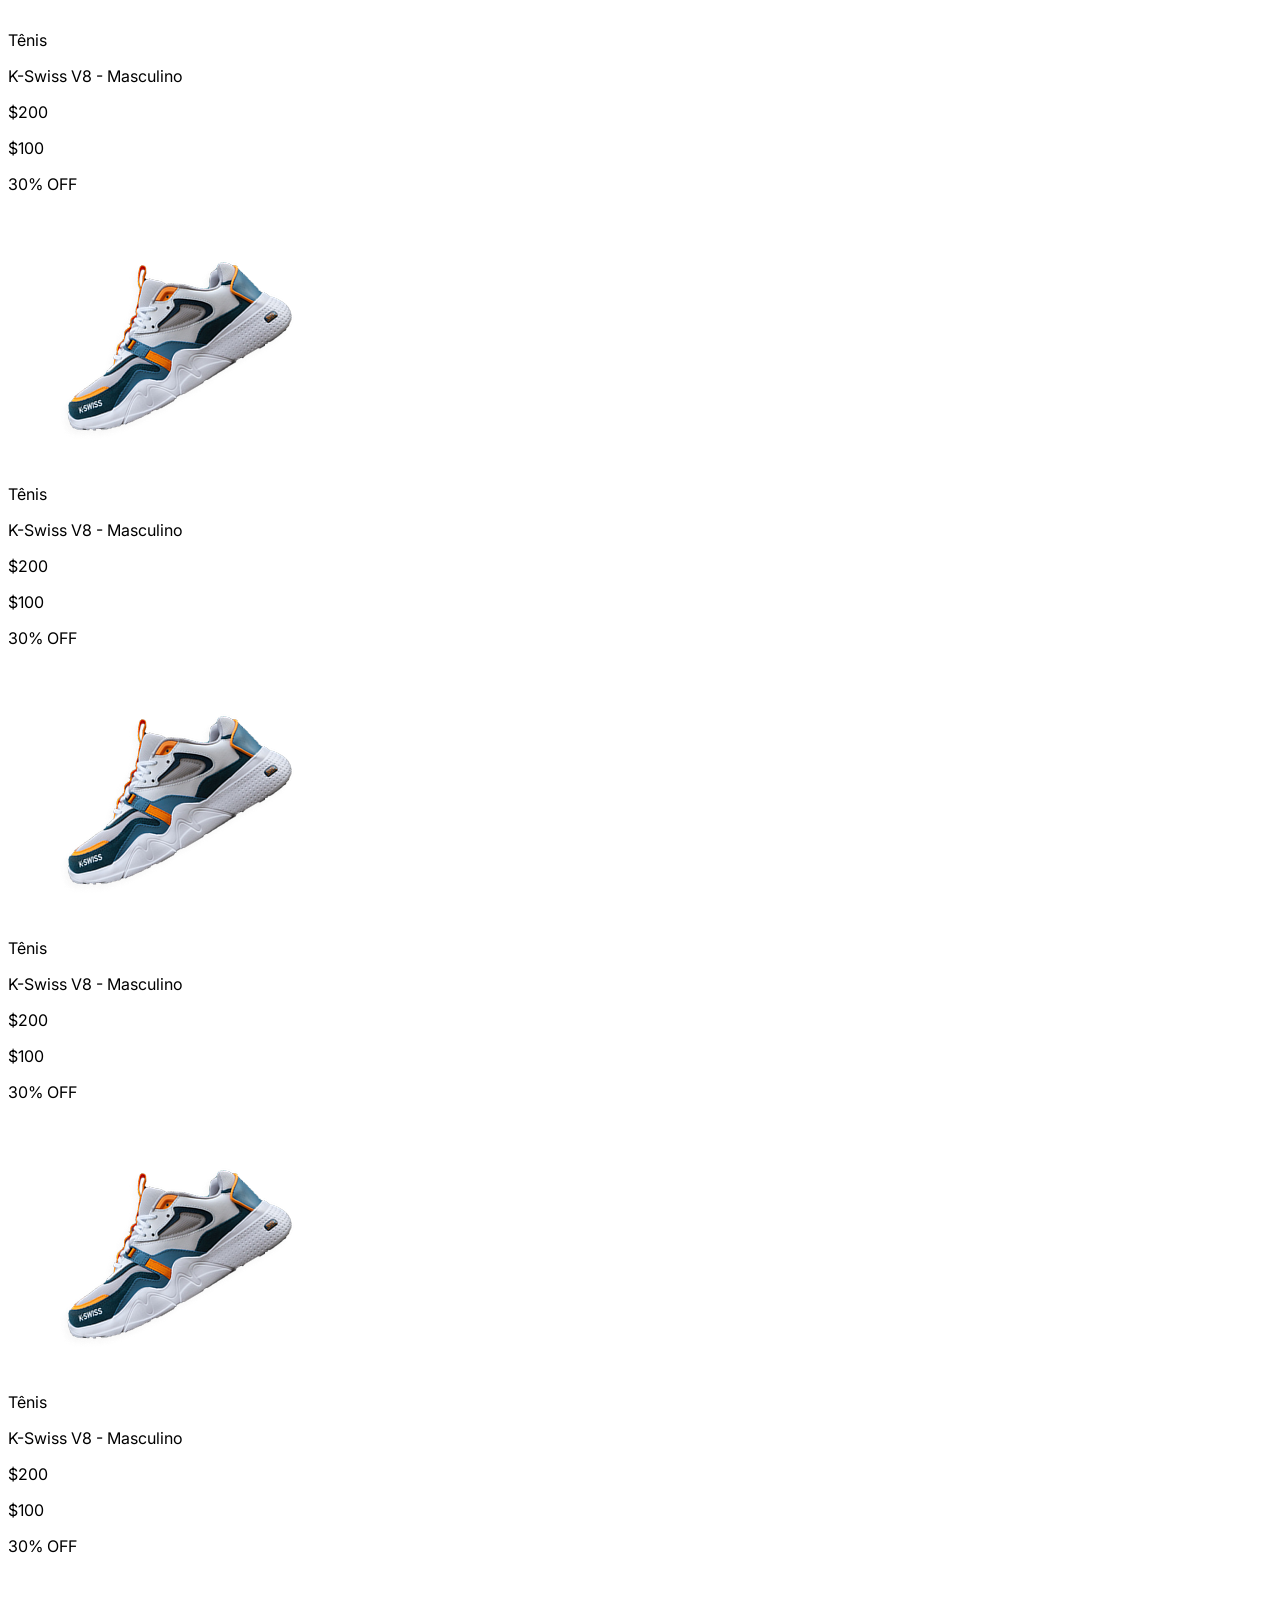
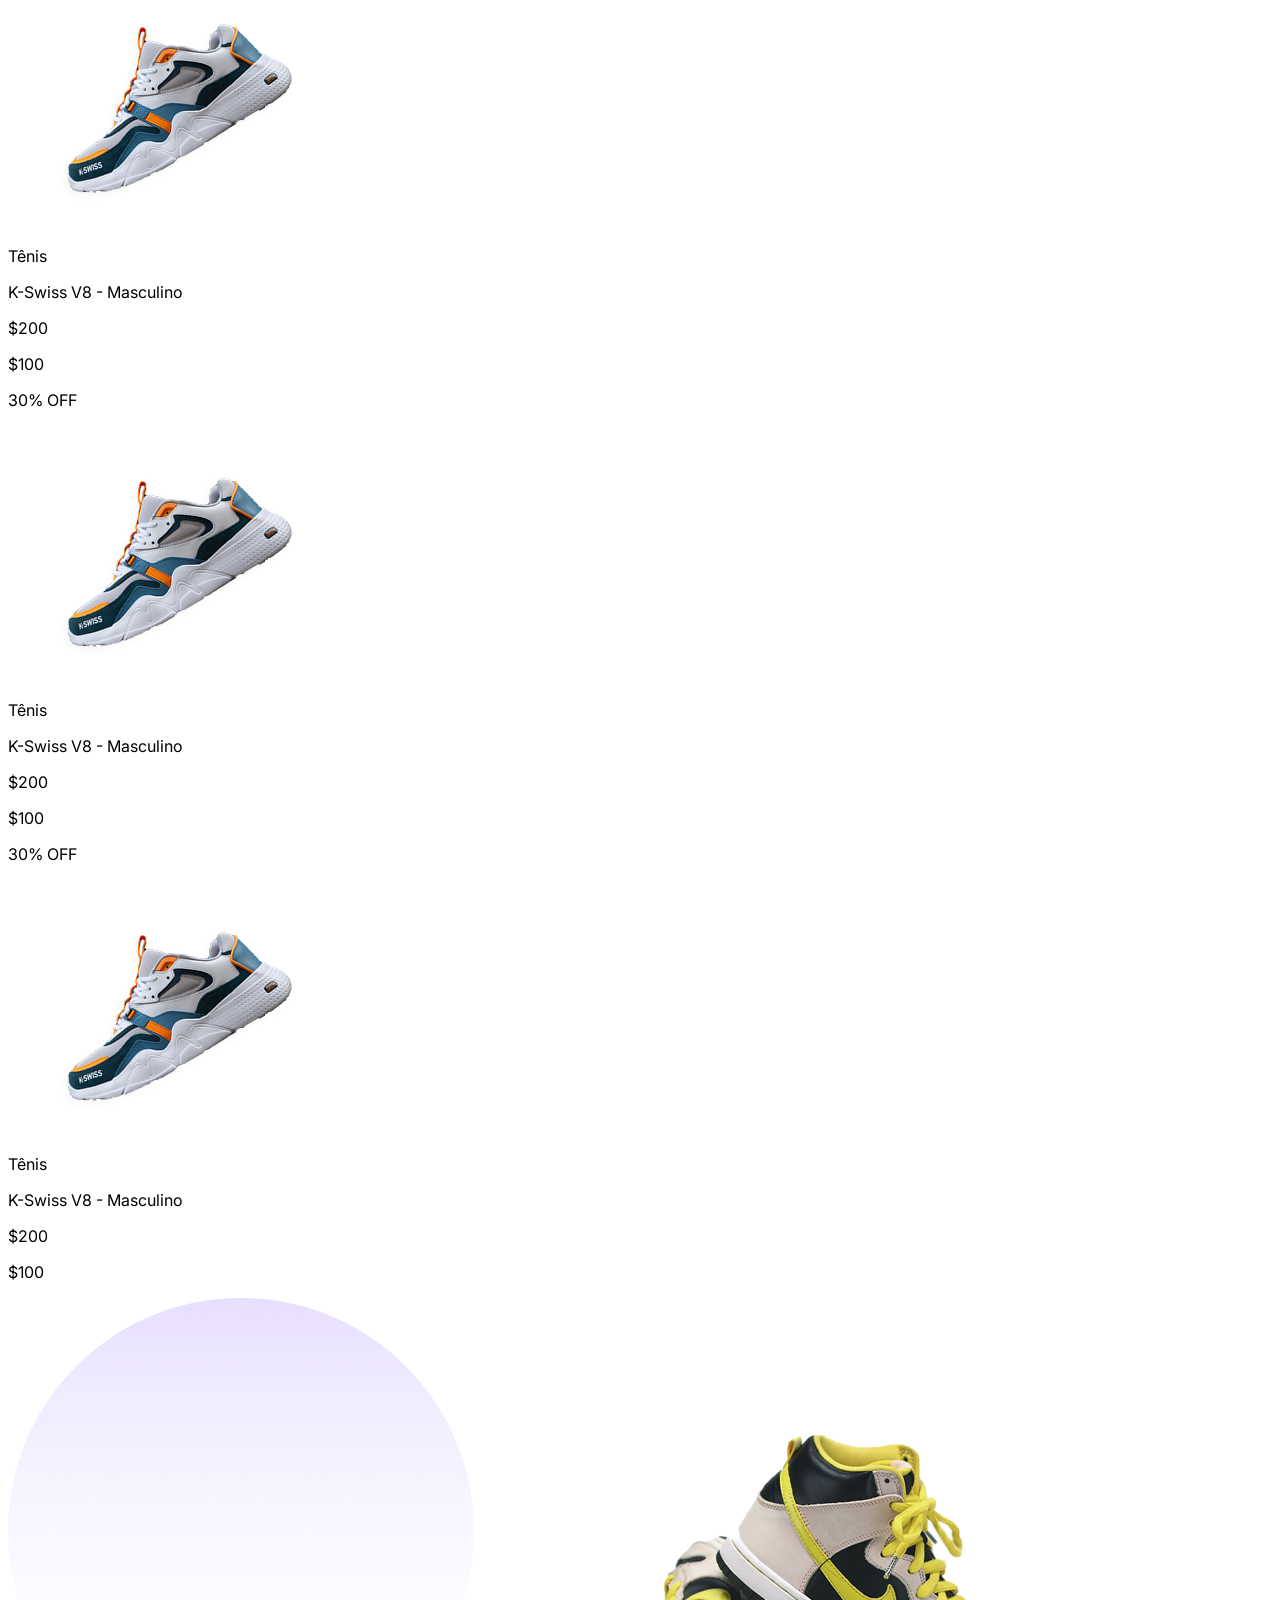
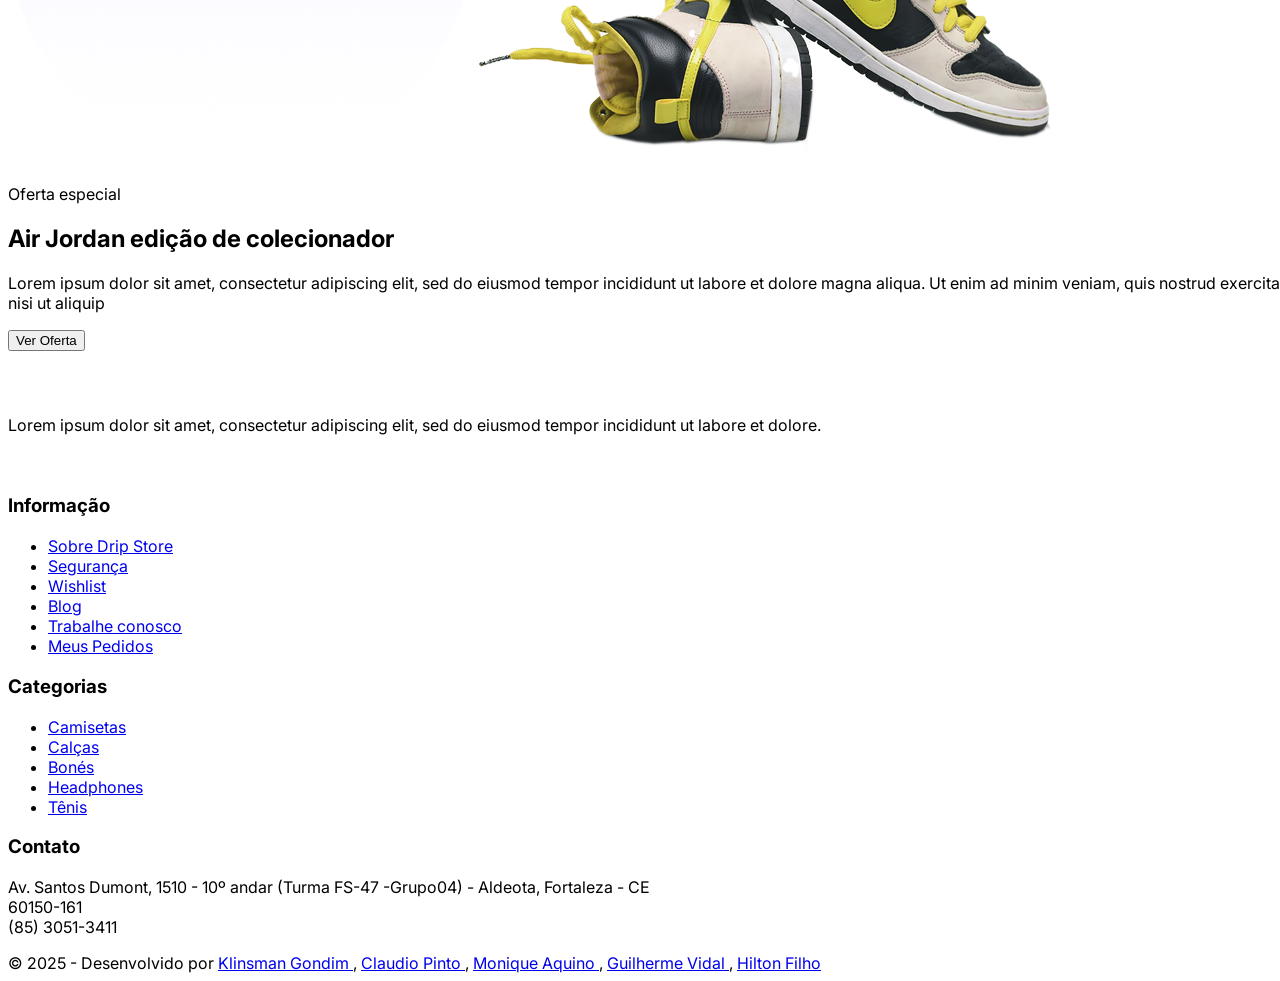
==== commit 950e1a50: "section1 finalizada" ====
--- a/Index.html
+++ b/Index.html
@@ -56,19 +56,33 @@
     </header>
     <main>
         <section class="section1">
-            <div>
-                <div>
-                    <h3>Melhores ofertas personalizadas</h3>
-                    <h2>Queima de stoque Nike 🔥</h2>
-                    <p>Consequat culpa exercitation mollit nisi excepteur do do tempor laboris eiusmod irure consectetur.</p>
-                    <button type="text">Ver Oferta</button>
-                </div>
-                <div>
-                    <img src="./Assets/Tenis-section1.png" alt="">
-                    <img src="./Assets/fundo-section1.png" alt="">
-                </div>
-                    <img src="./Assets/carousel.png" alt="carousel">
-            </div>
+            <div class="container-section1">
+                <div class="container-text-section1">
+                    <h3 id="h3">Melhores ofertas personalizadas</h3>
+                    <h2 id="h2">Queima de estoque Nike 🔥</h2>
+                    <p id="p-section1">Consequat culpa exercitation mollit nisi excepteur do do tempor laboris eiusmod irure consectetur.</p>
+                    <button id="btn-oferta" type="text">Ver Ofertas</button>
+                </div>
+                <div class="container-img-section1">
+                    <img class="image" id="tenis" src="./Assets/Tenis-section1.png" alt="">
+                    <img class="image" id="fundo" src="./Assets/fundo-section1.png" alt="">
+                </div>
+            </div>
+                <div class="container-carousel">
+            <svg
+                class=""
+                width="78"
+                height="12"
+                viewBox="0 0 78 12"
+                fill="none"
+                xmlns="http://www.w3.org/2000/svg"
+            >
+                <circle cx="6" cy="6" r="6" fill="#C92071" />
+                <circle cx="28" cy="6" r="6" fill="#CCCCCC" />
+                <circle cx="50" cy="6" r="6" fill="#CCCCCC" />
+                <circle cx="72" cy="6" r="6" fill="#CCCCCC" />
+            </svg>
+        </div>
         </section>
 
         <section class="section2">
--- a/style.css
+++ b/style.css
@@ -1,10 +1,10 @@
 body {
     width: 1440px;
     font-family: 'Inter', sans-serif;
-    margin: 0 auto;
 
 }
 
+        /*header*/
 .header {
     width: 100%;
 
@@ -71,6 +71,7 @@
 
 .navigator-header {
     color: #474747;
+    font-weight: bold;
     text-decoration: none;
     text-underline-offset: 8px;
     text-decoration-color: #C92071;
@@ -84,3 +85,88 @@
     text-decoration: underline;
     text-decoration-thickness: 4px; /* Mais grosso no hover */
     }
+
+        /*SECTION 1*/
+.section1 {
+    background-color: #F5F5F5;
+    padding-bottom: 48px;
+    margin: 12px;
+    height: 681px;
+    
+}
+
+.container-section1 {
+    background-color: #F5F5F5;
+    width: 100%;
+    padding-top: 120px;
+    
+    display: flex;
+    }
+
+#h3 {
+    color: #f6aa1c;
+    font-size: 16px;
+    }
+
+#h2 {
+    color: #1F1F1F;
+    width: 510px;
+    height: 132px;
+    font-size: 64px;
+    line-height: 66px;
+    letter-spacing: 1px;
+    font-family: 'Inter', sans-serif;
+    font-weight: 800;
+    font-weight: 700;
+    margin-top: 24px;
+    }
+
+#p-section1 {
+    font-weight: 400;
+    font-size: 18px;
+    color: #474747;
+    line-height: 34px;
+    letter-spacing: 0.75px;
+    width: 510px;
+    }
+
+#btn-oferta {
+    background-color: #C92071;
+    width: 220px;
+    height: 48px;
+    margin-top: 24px;
+    color: #F5F5F5;
+    font-weight: 700;
+    font-size: 14px;
+    border: none;
+    border-radius: 8px;
+    cursor: pointer;
+}
+
+.container-img-section1 {
+    display: flex;
+    position: relative;
+    }
+
+.image {
+    display: flex;
+    position: absolute;
+}
+
+#tenis {
+    display: flex;
+    top: -100px;
+}
+
+#fundo {
+    display: flex;
+    top: -50px;
+    left: 720px;
+}
+
+.container-carousel {
+    display: flex;
+    justify-content: center;
+    align-items: center;
+    margin-top: 140px;
+    }
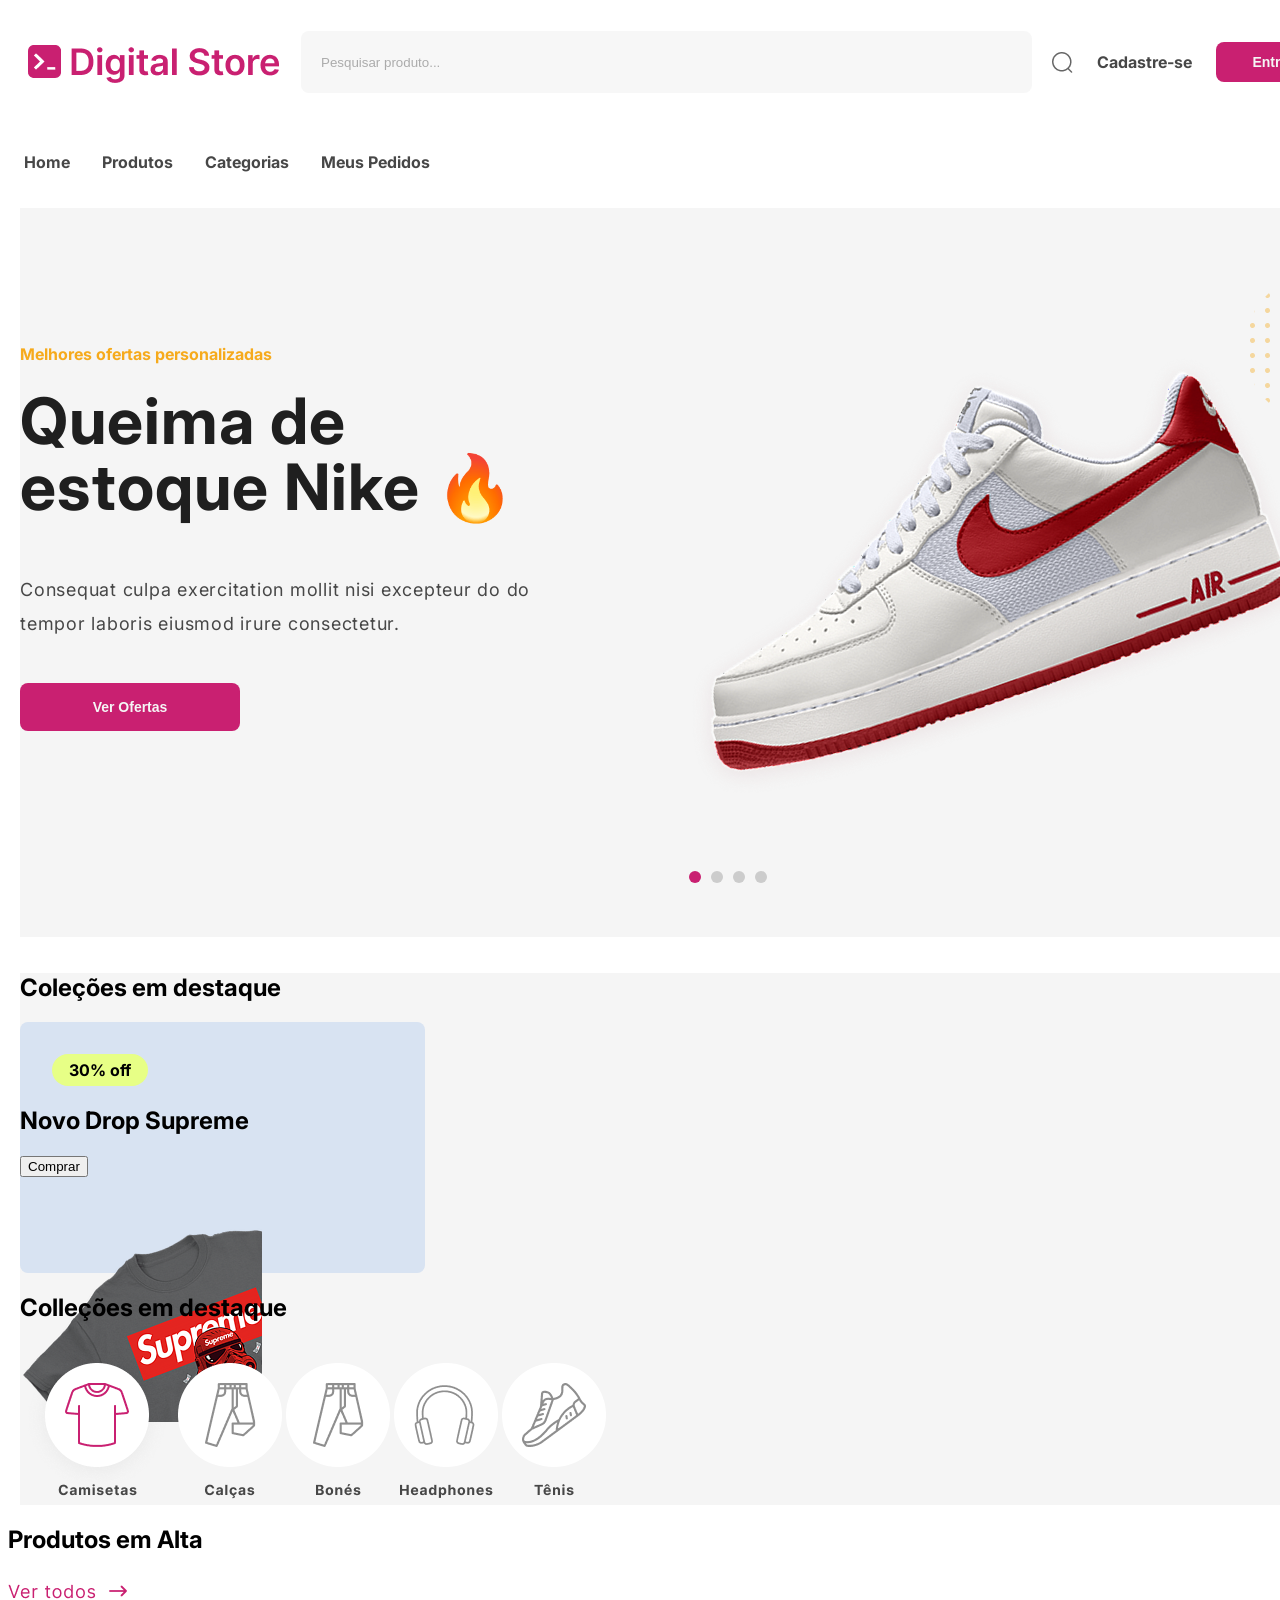
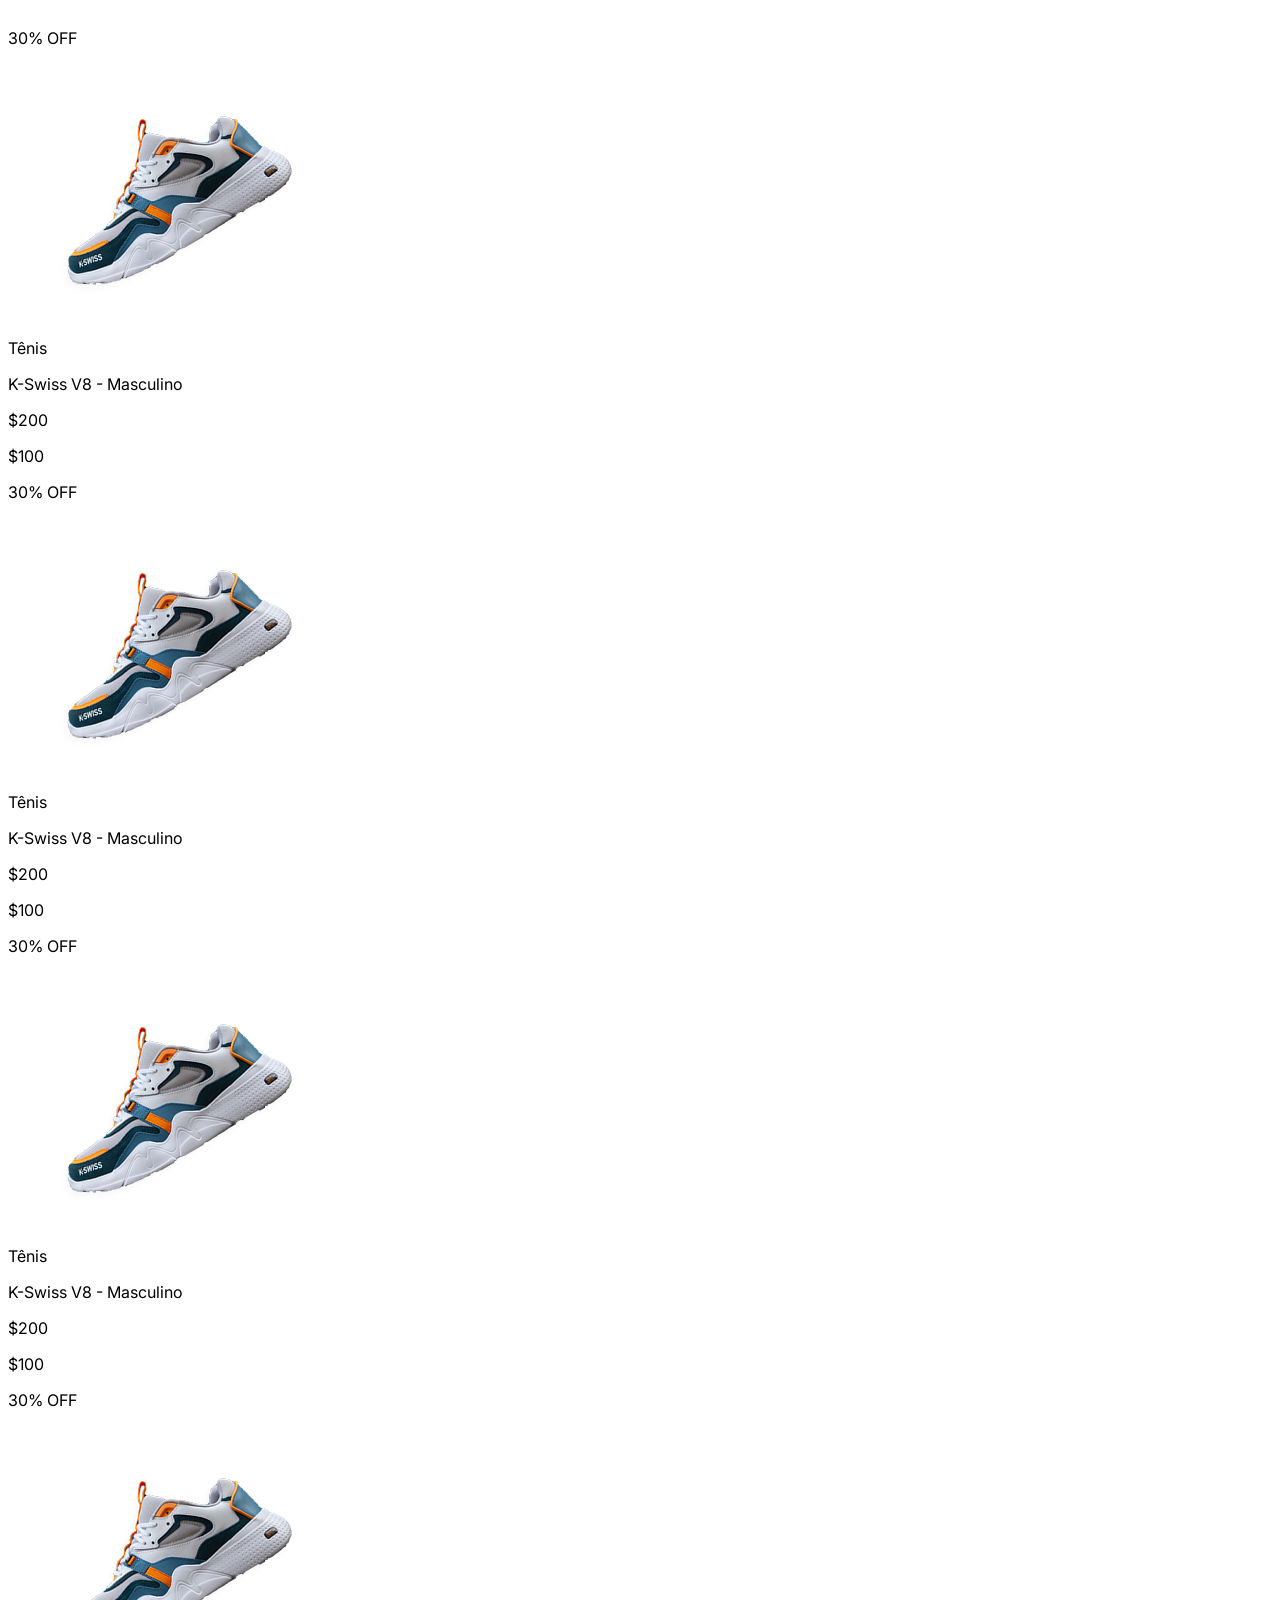
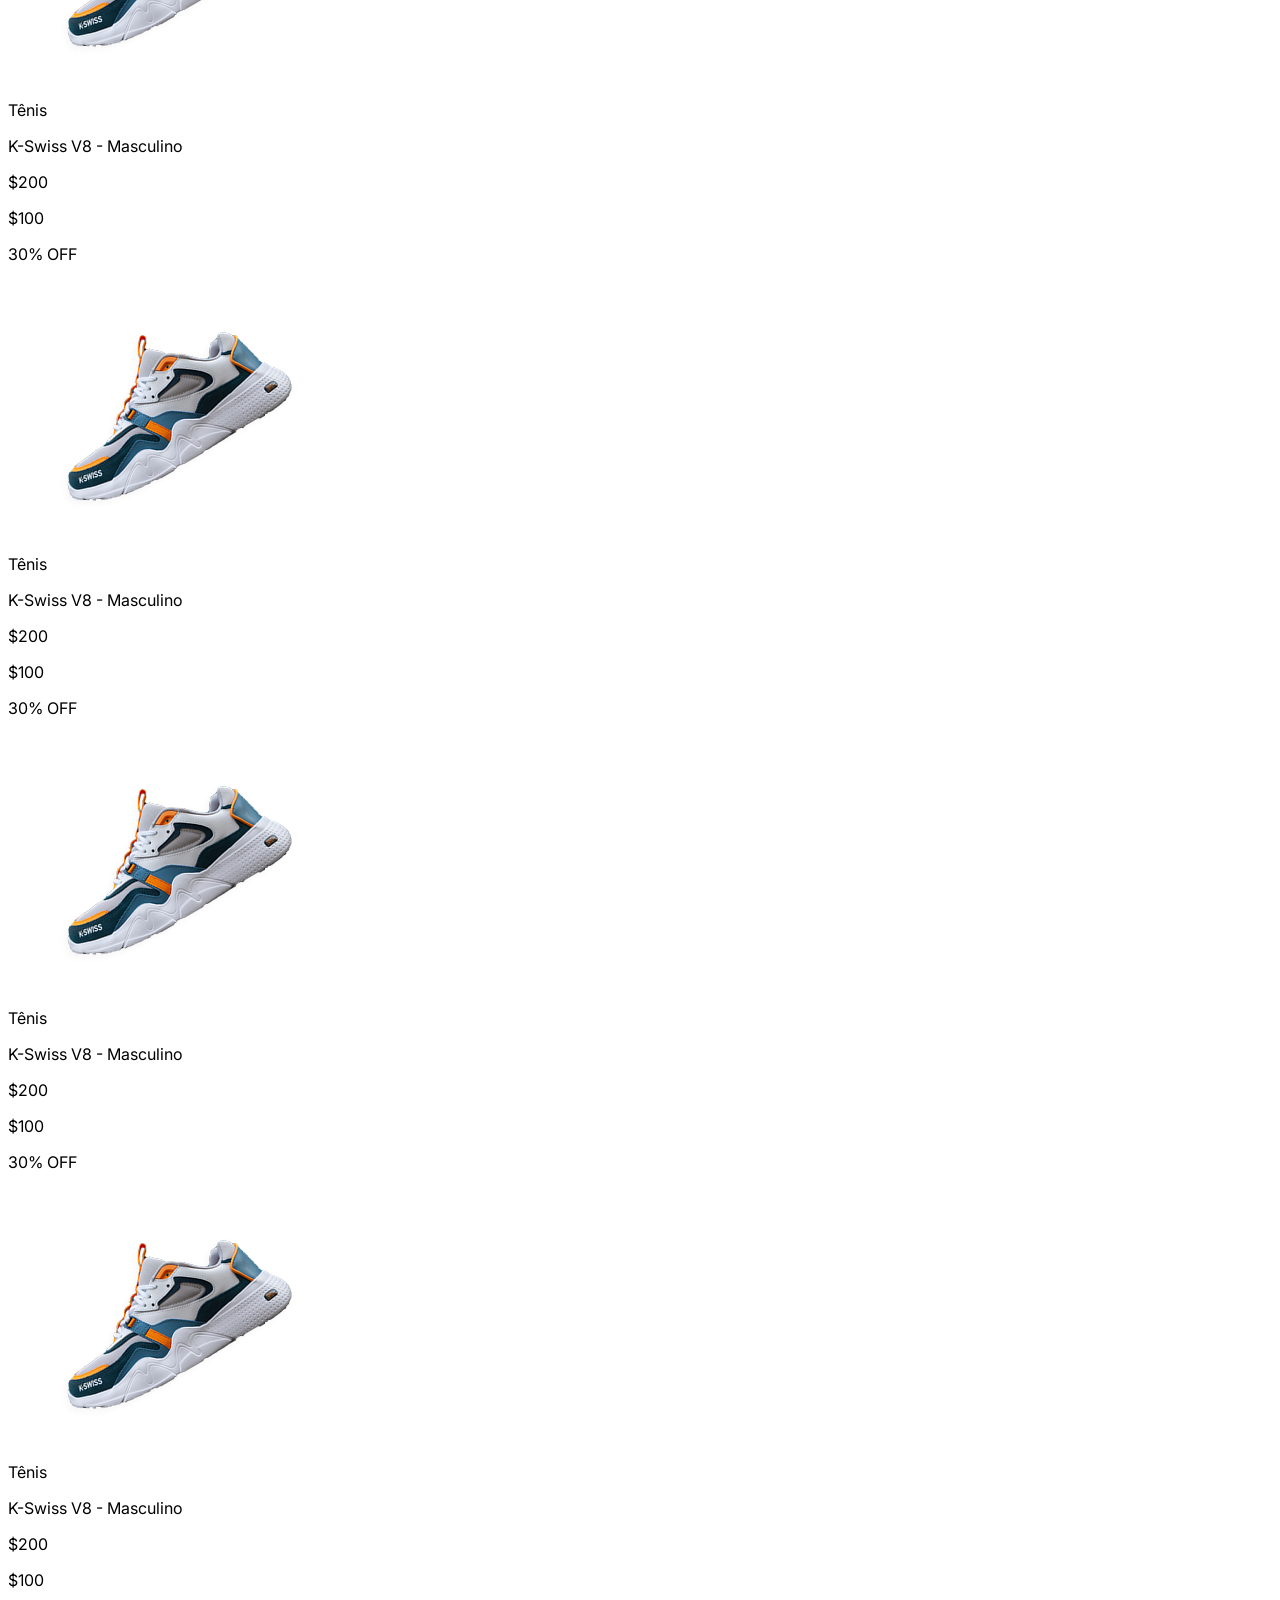
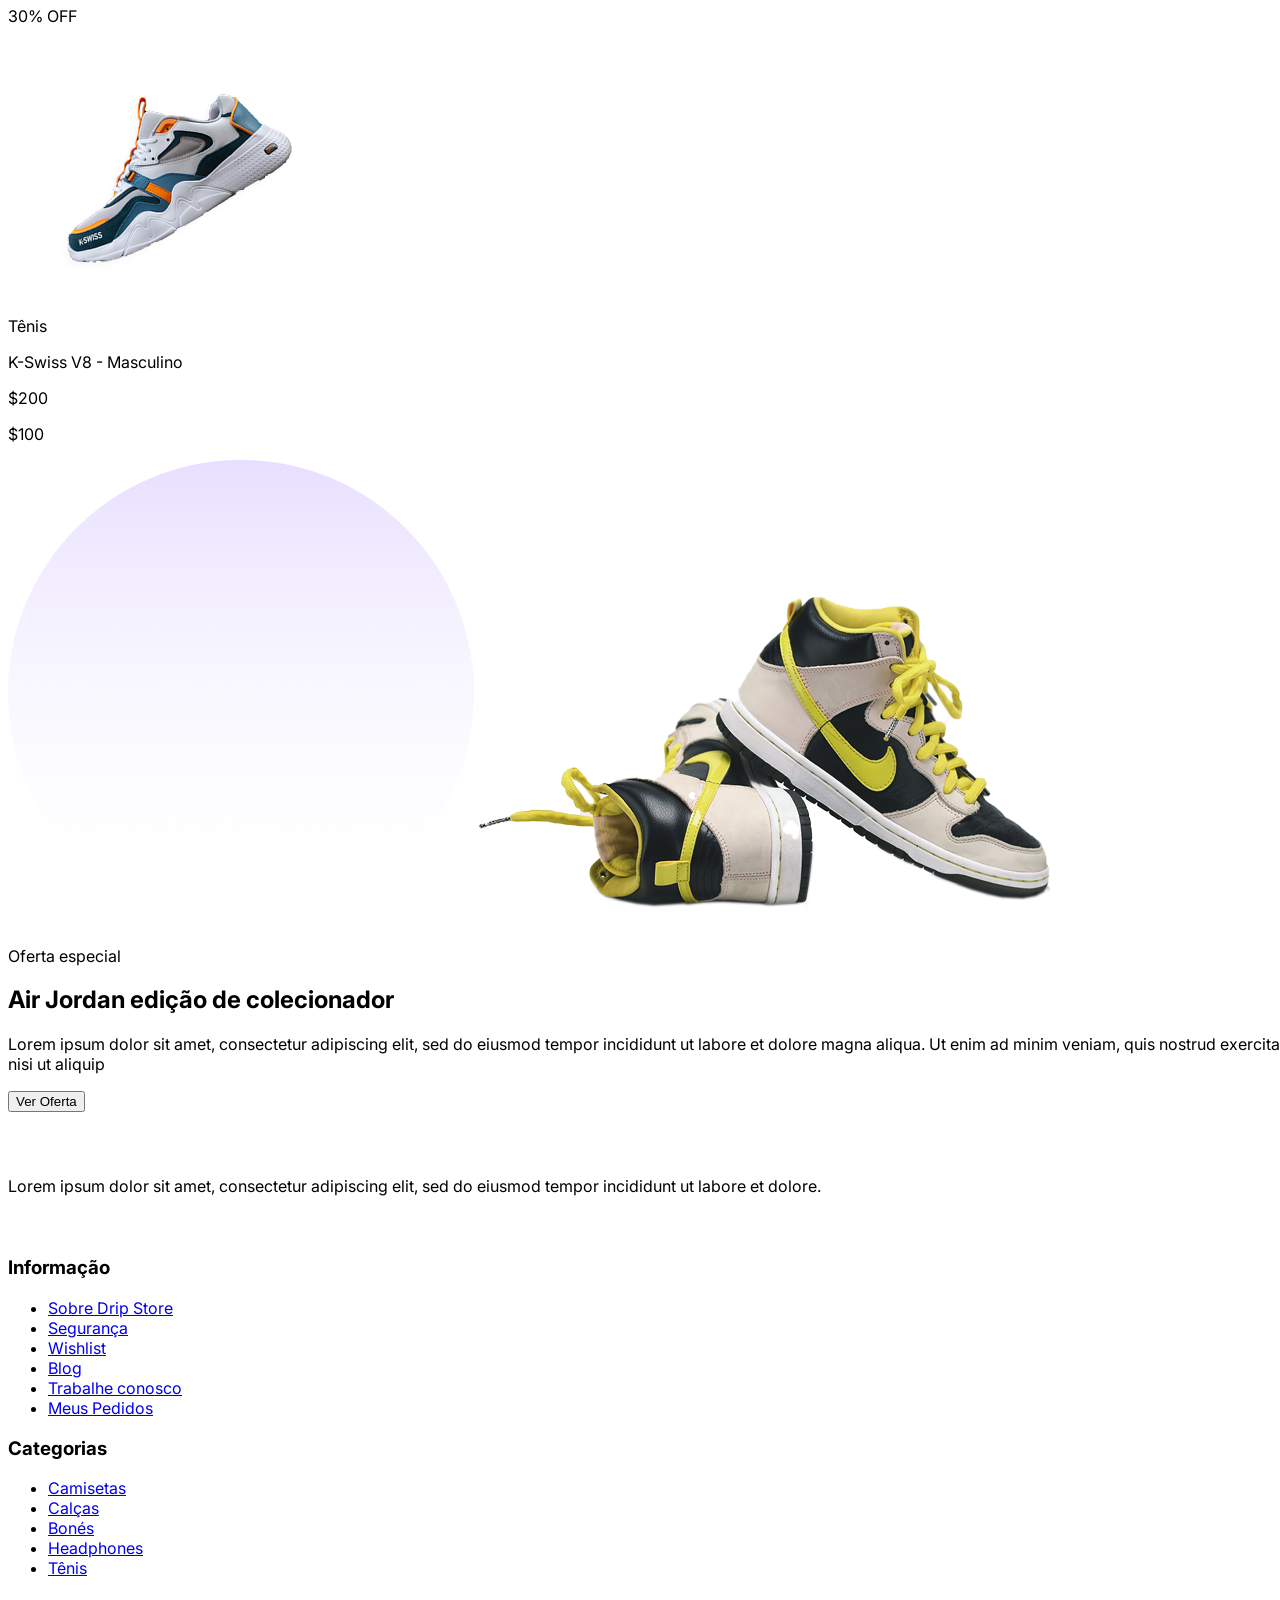
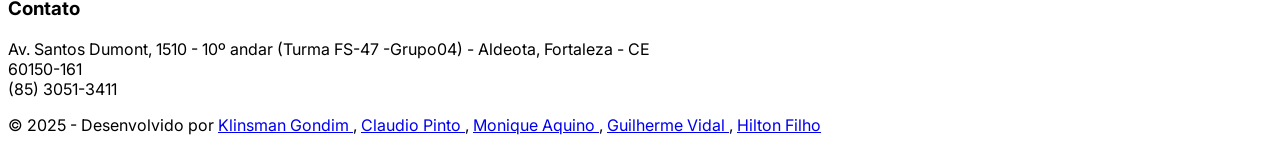
==== commit 95fd28ff: "continuando" ====
--- a/Index.html
+++ b/Index.html
@@ -87,45 +87,21 @@
 
         <section class="section2">
             <div class="container-section2">
-                <h2>Colleções em destaque</h2>
+                <h2 id="section2-title">Coleções em destaque</h2>
                 <div class="cards">
-                    <div>
-                        <div>
-                        <p>30% off</p>
-                    </div>
-                    <h2>Novo Drop Supreme</h2>
-                    <button>Comprar</button>
-                    </div>
-                    <div>
+                    <div class="card-interno">
+                        <div class="detalhes-card">
+                            <p>30% off</p>
+                        </div>
+                        <h2>Novo Drop Supreme</h2>
+                        <button>Comprar</button>
+                    </div>
+                    <div class="card-img">
                         <img src="./Assets/camisa-card-section2.png" alt="">
                     </div>
                 </div>
 
-                <div class="cards">
-                    <div>
-                        <div>
-                        <p>30% off</p>
-                    </div>
-                    <h2>Novo Drop Supreme</h2>
-                    <button>Comprar</button>
-                    </div>
-                    <div>
-                        <img src="./Assets/camisa-card-section2.png" alt="">
-                    </div>
-                </div>
-
-                <div class="cards">
-                    <div>
-                        <div>
-                        <p>30% off</p>
-                    </div>
-                    <h2>Novo Drop Supreme</h2>
-                    <button>Comprar</button>
-                    </div>
-                    <div>
-                        <img src="./Assets/camisa-card-section2.png" alt="">
-                    </div>
-                </div>
+                
 
                 <div>
                     <h2>Colleções em destaque</h2>
--- a/style.css
+++ b/style.css
@@ -169,4 +169,65 @@
     justify-content: center;
     align-items: center;
     margin-top: 140px;
-    }+    }
+
+        /*SECTION-2 */
+.section2 {
+    background-color: #F5F5F5;
+    margin: 12px;
+}
+
+.container-section2 {
+    margin-top: 36px;
+}
+.section2-title {
+    color:#474747;
+    font-size: 24px;
+    font-weight: bold;
+}
+
+.cards {
+    display:flex;
+    flex-wrap: wrap;
+    width: 405px;
+    height: 251px;
+    gap: 2px;
+    margin-top:6px;
+    background-color: #D8E3F2;
+    border-radius: 8px;
+}
+
+.card.interno {
+    display: flex;
+    flex-direction: column;
+    align-items: center;
+    justify-content: center;
+    width: 100%;
+    height: 100%;
+    padding: 16px;
+}
+
+.detalhes-card {
+    background-color: #E7FF86;
+    display: flex;
+    align-items: center;
+    justify-content: center;
+    width: 96px;
+    height: 32px;
+    border-radius: 29px;
+    margin-left: 32px;
+    margin-top: 32px;
+    font-weight: bold;
+}
+.card-title {
+    color: #474747;
+    font-size: 24px;
+    font-weight: bold;
+    margin-left: 32px;
+    margin-top: 16px;
+}
+
+
+
+.card-img {
+}
